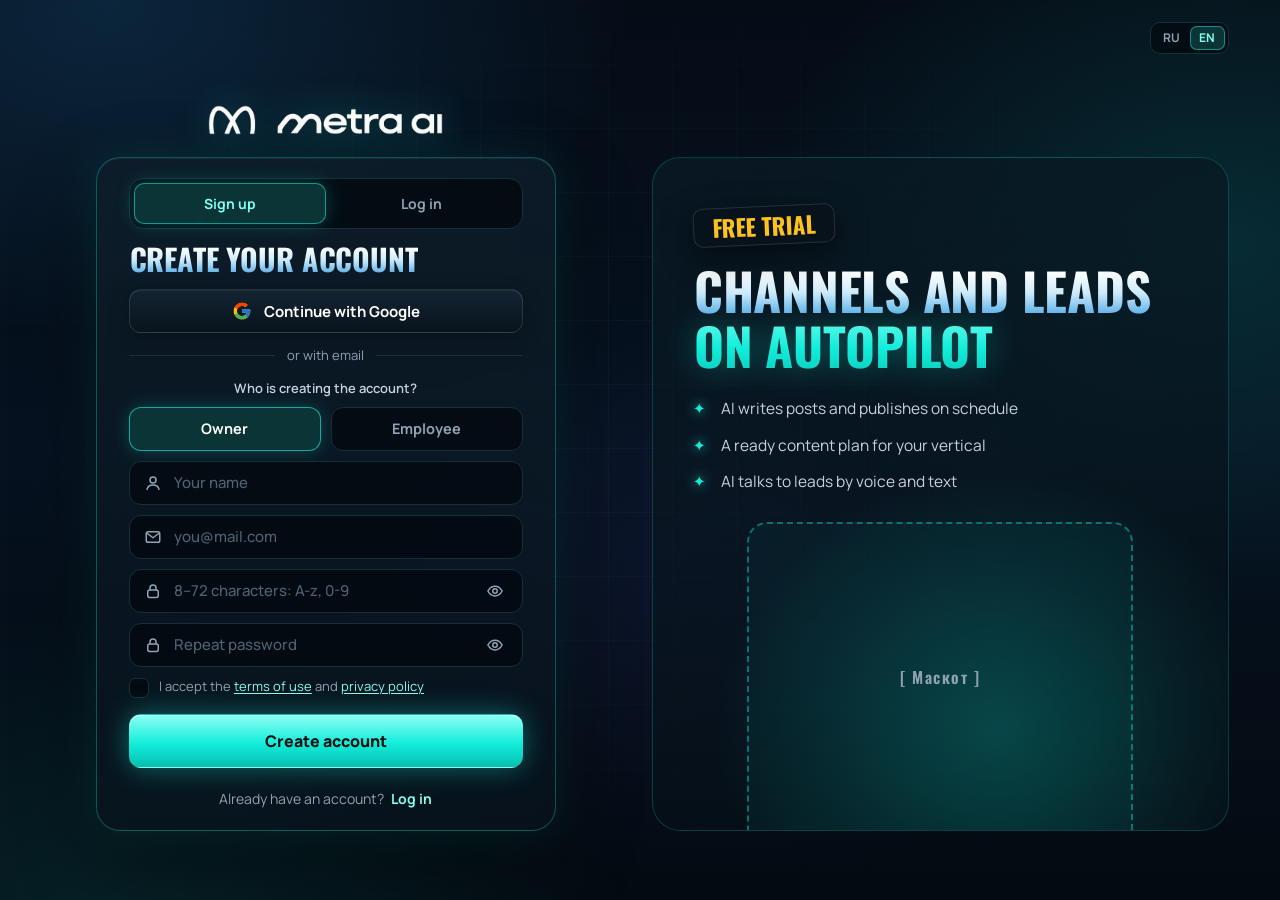
==== register.html @ 7916bc13 "Auth page: logo above the form, equal-height form and brand panels; remove stray test screenshots fr" ====
<!doctype html>
<html lang="ru">
<head>
  <meta charset="utf-8">
  <meta name="viewport" content="width=device-width, initial-scale=1">
  <title>Регистрация — METRA AI</title>
  <meta name="description" content="Создай аккаунт METRA AI: триал бесплатно, без карты, запуск за 10 минут.">
  <link rel="preconnect" href="https://fonts.googleapis.com">
  <link rel="preconnect" href="https://fonts.gstatic.com" crossorigin>
  <link href="https://fonts.googleapis.com/css2?family=Manrope:wght@400;500;600;700;800&family=Oswald:wght@500;600;700&display=swap" rel="stylesheet">
  <link rel="stylesheet" href="styles.css">
</head>
<body class="auth-page">
<svg width="0" height="0" style="position:absolute" aria-hidden="true">
  <symbol id="i-send" viewBox="0 0 24 24"><path d="M21 3 3 10.5l7 3 3 7.5zM10 13.5 21 3"/></symbol>
  <symbol id="i-mail" viewBox="0 0 24 24"><rect x="3" y="5" width="18" height="14" rx="2.5"/><path d="m4 7 8 6 8-6"/></symbol>
  <symbol id="i-lock" viewBox="0 0 24 24"><rect x="5" y="10.5" width="14" height="10" rx="2.5"/><path d="M8 10.5V8a4 4 0 0 1 8 0v2.5"/></symbol>
  <symbol id="i-eye" viewBox="0 0 24 24"><path d="M2.5 12S6 5.5 12 5.5 21.5 12 21.5 12 18 18.5 12 18.5 2.5 12 2.5 12Z"/><circle cx="12" cy="12" r="3"/></symbol>
  <symbol id="i-check" viewBox="0 0 24 24"><path d="m5 12.5 4.5 4.5L19 7.5"/></symbol>
  <symbol id="i-user" viewBox="0 0 24 24"><circle cx="12" cy="8" r="4"/><path d="M4 20.5c.8-4 4-6 8-6s7.2 2 8 6"/></symbol>
  <symbol id="i-back" viewBox="0 0 24 24"><path d="M19 12H5M11 6l-6 6 6 6"/></symbol>
</svg>

<header class="auth-top">
  <div class="auth-top__right">
    <div class="lang-switch" role="group" aria-label="Language"><button type="button" data-lang="ru">RU</button><button type="button" data-lang="en">EN</button></div>
  </div>
</header>

<main class="auth">
  <!-- form side -->
  <section class="auth__form-side">
    <img class="auth-logo" src="img/logo.png" alt="metra ai" height="30">
    <div class="auth-card">
      <div class="auth-tabs" role="tablist">
        <span class="auth-tabs__pill" aria-hidden="true"></span>
        <button type="button" role="tab" data-tab="signup" data-t="tabSignup">Регистрация</button>
        <button type="button" role="tab" data-tab="login" data-t="tabLogin">Вход</button>
      </div>

      <h1 class="auth-title"><span class="chrome" data-t="titleSignup">Создай аккаунт</span></h1>

      <a href="#" class="google-login" id="googleLogin">
        <svg class="google-login__g" viewBox="0 0 48 48" aria-hidden="true">
          <path fill="#FFC107" d="M43.6 20.5H42V20H24v8h11.3C33.7 32.7 29.2 36 24 36c-6.6 0-12-5.4-12-12s5.4-12 12-12c3.1 0 5.8 1.2 7.9 3.1l5.7-5.7C34 6.1 29.3 4 24 4 12.9 4 4 12.9 4 24s8.9 20 20 20 20-8.9 20-20c0-1.3-.1-2.4-.4-3.5z"/>
          <path fill="#FF3D00" d="m6.3 14.7 6.6 4.8C14.7 15.1 19 12 24 12c3.1 0 5.8 1.2 7.9 3.1l5.7-5.7C34 6.1 29.3 4 24 4 16.3 4 9.7 8.3 6.3 14.7z"/>
          <path fill="#4CAF50" d="M24 44c5.2 0 9.9-2 13.4-5.2l-6.2-5.2C29.2 35.1 26.7 36 24 36c-5.2 0-9.6-3.3-11.3-7.9l-6.5 5C9.5 39.6 16.2 44 24 44z"/>
          <path fill="#1976D2" d="M43.6 20.5H42V20H24v8h11.3c-.8 2.2-2.2 4.2-4.1 5.6l6.2 5.2C37 39.2 44 34 44 24c0-1.3-.1-2.4-.4-3.5z"/>
        </svg>
        <span data-t="google">Продолжить с Google</span>
      </a>

      <div class="auth-or"><span data-t="or">или по почте</span></div>

      <form class="auth-form" id="authForm" novalidate>
        <div class="role-x" data-only="signup" role="radiogroup" aria-labelledby="roleLabel">
          <span class="role-x__label" id="roleLabel" data-t="roleQ">Кто создаёт аккаунт?</span>
          <div class="role-x__opts">
            <label><input type="radio" name="role" value="owner" checked><span data-t="roleOwner">Владелец</span></label>
            <label><input type="radio" name="role" value="employee"><span data-t="roleEmployee">Сотрудник</span></label>
          </div>
        </div>

        <label class="field-x" data-only="signup">
          <span class="field-x__label" data-t="nick">Никнейм</span>
          <span class="field-x__box">
            <svg class="ic"><use href="#i-user"/></svg>
            <input type="text" name="nickname" autocomplete="nickname" maxlength="40" data-ph="nickPh" placeholder="Ваше имя">
          </span>
          <span class="field-x__err" data-t="errNick">Введи никнейм</span>
        </label>

        <label class="field-x">
          <span class="field-x__label" data-t="email">Email</span>
          <span class="field-x__box">
            <svg class="ic"><use href="#i-mail"/></svg>
            <input type="email" name="email" autocomplete="email" placeholder="you@mail.com" required>
          </span>
          <span class="field-x__err" data-t="errEmail">Введи корректный email</span>
        </label>

        <label class="field-x">
          <span class="field-x__label" data-t="password">Пароль</span>
          <span class="field-x__box">
            <svg class="ic"><use href="#i-lock"/></svg>
            <input type="password" name="password" autocomplete="new-password" maxlength="72" data-ph="passPh" placeholder="8–72 символа: A-z, 0-9" required>
            <button type="button" class="field-x__eye" aria-label="Показать пароль"><svg class="ic"><use href="#i-eye"/></svg></button>
          </span>
          <span class="field-x__err" data-t="errPass">8–72 символа: только латиница и цифры</span>
        </label>

        <label class="field-x" data-only="signup">
          <span class="field-x__label" data-t="password2">Повторите пароль</span>
          <span class="field-x__box">
            <svg class="ic"><use href="#i-lock"/></svg>
            <input type="password" name="password2" autocomplete="new-password" maxlength="72" data-ph="pass2Ph" placeholder="Повторите пароль">
            <button type="button" class="field-x__eye" aria-label="Показать пароль"><svg class="ic"><use href="#i-eye"/></svg></button>
          </span>
          <span class="field-x__err" data-t="errPass2">Пароли не совпадают</span>
        </label>

        <label class="check-x" data-only="signup">
          <input type="checkbox" name="terms" required>
          <span class="check-x__box"><svg class="ic"><use href="#i-check"/></svg></span>
          <span class="check-x__text" data-t="terms">Принимаю <a href="#">условия использования</a> и <a href="#">политику конфиденциальности</a></span>
        </label>

        <div class="auth-row" data-only="login">
          <label class="check-x check-x--sm">
            <input type="checkbox" name="remember" value="1" checked>
            <span class="check-x__box"><svg class="ic"><use href="#i-check"/></svg></span>
            <span class="check-x__text" data-t="remember">Запомнить меня</span>
          </label>
          <a href="#" class="auth-forgot" data-t="forgot">Забыли пароль?</a>
        </div>

        <button type="submit" class="btn btn--primary btn--lg btn--block auth-submit" data-t="submitSignup">Создать аккаунт</button>
      </form>

      <p class="auth-switch">
        <span data-t="switchToLoginQ">Уже есть аккаунт?</span>
        <button type="button" class="auth-switch__btn" data-t="switchToLogin">Войти</button>
      </p>
    </div>
  </section>

  <!-- brand side -->
  <section class="auth__art-side" aria-hidden="true">
    <div class="auth-art">
      <span class="plaque plaque--y auth-art__plaque" data-t="plaque">Триал бесплатно</span>
      <h2 class="auth-art__title"><span class="chrome" data-t="artTitle">Канал и лиды<br><span class="accent">на автопилоте</span></span></h2>
      <ul class="auth-art__list">
        <li data-t="p1">AI пишет посты и публикует по расписанию</li>
        <li data-t="p2">Готовый контент-план под вертикаль</li>
        <li data-t="p3">AI ведёт диалоги с лидами голосом и текстом</li>
      </ul>
      <div class="mascot auth-art__mascot">[ Маскот ]</div>
    </div>
  </section>
</main>

<script src="register.js"></script>
</body>
</html>
---- styles.css ----
/* ===== Tokens ===== */
:root {
  --bg: #04090F;
  --surface: #08131C;
  --surface-2: #0D1D29;
  --border: #15303B;
  --accent: #12EDDB;
  --accent-2: #A35CFF;
  --pink: #FF4FD8;
  --blue: #2AA8FF;
  --yellow: #FFC21A;
  --teal-fill: #0B3436;
  --text: #FFFFFF;
  --muted: #8EA3B4;
  --glow-c: 0 0 40px rgba(18, 237, 219, .18);
  --glow-p: 0 0 40px rgba(163, 92, 255, .2);
  --r: 20px;
  --font-h: "Oswald", "Arial Narrow", sans-serif;
  --font-b: "Manrope", system-ui, sans-serif;
  --chrome: linear-gradient(180deg, #FFFFFF 30%, #CDEBFA 55%, #59AEE8 82%, #2A86D0 100%);
  --neon: linear-gradient(180deg, #8DFFF4 0%, #12EDDB 55%, #08BFB0 100%);
}

*, *::before, *::after { box-sizing: border-box; }
html { scroll-behavior: smooth; scroll-padding-top: 80px; }
body {
  margin: 0;
  background: var(--bg);
  color: var(--text);
  font: 400 16px/1.6 var(--font-b);
  -webkit-font-smoothing: antialiased;
  overflow-x: hidden;
}
/* page-wide background: dark base + soft colour blobs that slowly drift (fixed, never breaks between sections) */
body::before {
  content: ""; position: fixed; inset: 0; z-index: -2; pointer-events: none;
  background: linear-gradient(180deg, #050C16 0%, #061220 50%, #040A11 100%);
}
body::after {
  content: ""; position: fixed; inset: -15%; z-index: -1; pointer-events: none;
  background:
    radial-gradient(ellipse 45% 40% at 18% 12%, rgba(42,168,255,.16), transparent 70%),
    radial-gradient(ellipse 40% 45% at 85% 32%, rgba(18,237,219,.13), transparent 70%),
    radial-gradient(ellipse 35% 35% at 55% 62%, rgba(110,90,255,.07), transparent 70%),
    radial-gradient(ellipse 45% 40% at 18% 92%, rgba(18,237,219,.11), transparent 70%);
  animation: bgDrift 28s ease-in-out infinite alternate;
}
@keyframes bgDrift {
  0%   { transform: translate3d(0, 0, 0) scale(1); }
  50%  { transform: translate3d(3%, -2%, 0) scale(1.05); }
  100% { transform: translate3d(-3%, 2%, 0) scale(1.02); }
}
@media (prefers-reduced-motion: reduce) { body::after { animation: none; } }
/* faint page-wide grid, strongest in the middle of the screen and fading out to the edges */
html::after {
  content: ""; position: fixed; inset: 0; z-index: -1; pointer-events: none;
  background-image:
    linear-gradient(rgba(140,190,215,.045) 1px, transparent 1px),
    linear-gradient(90deg, rgba(140,190,215,.045) 1px, transparent 1px);
  background-size: 64px 64px; background-position: center top;
  -webkit-mask-image: radial-gradient(ellipse 75% 70% at 50% 45%, #000 20%, transparent 80%);
          mask-image: radial-gradient(ellipse 75% 70% at 50% 45%, #000 20%, transparent 80%);
}
@media (max-width: 600px) { html::after { background-size: 44px 44px; } }
img { max-width: 100%; display: block; }
a { color: inherit; text-decoration: none; }
button { font: inherit; color: inherit; cursor: pointer; }
h1, h2, h3, h4, h5 { margin: 0; line-height: 1.15; }
h1, h2 { font-family: var(--font-h); font-weight: 700; text-transform: uppercase; letter-spacing: -.005em; line-height: 1.08; color: #fff; }
/* gradient is painted per line fragment (box-decoration-break: clone), padding keeps Й/Ё inside the painted area */
.chrome, .accent {
  padding: .12em .02em .06em;
  -webkit-box-decoration-break: clone; box-decoration-break: clone;
  -webkit-background-clip: text; background-clip: text; -webkit-text-fill-color: transparent; color: transparent;
}
.chrome { background-image: var(--chrome); }
h2 { text-wrap: balance; }
h1 { font-size: clamp(44px, 5.4vw, 76px); }
h2 { font-size: clamp(36px, 4.6vw, 62px); }
h3, h4, h5 { font-family: var(--font-b); font-weight: 800; letter-spacing: -.01em; }
h3 { font-size: clamp(22px, 2.2vw, 28px); }
h4 { font-size: 19px; }
p { margin: 0; }

.container { width: 100%; max-width: 1440px; margin: 0 auto; padding: 0 clamp(24px, 4vw, 64px); }
.accent { background-image: var(--neon); padding-inline: 0; text-shadow: none; }
h1 .accent, h2 .accent { filter: drop-shadow(0 0 16px rgba(18,237,219,.35)); }
/* single highlighted word inside a heading: yellow + glowing underline */
.mark-word {
  position: relative; display: inline-block;
  background: none; -webkit-text-fill-color: var(--yellow); color: var(--yellow);
  text-shadow: 0 0 24px rgba(255,194,26,.35);
}
.plaque {
  display: inline-block; margin-top: 18px; padding: 8px 18px 6px; border-radius: 10px;
  font: 700 clamp(20px, 2.2vw, 28px)/1 var(--font-h); text-transform: uppercase;
  background: rgba(8,19,28,.92); border: 1px solid rgba(255,255,255,.12);
  box-shadow: 0 10px 30px rgba(0,0,0,.5);
  transform: rotate(-2.5deg);
}
.plaque--y { color: var(--yellow); }
.plaque--c { color: var(--accent); border-color: rgba(18,237,219,.35); transform: none; font-size: clamp(18px, 1.8vw, 22px); margin: 0 0 30px; }

/* ===== Buttons ===== */
.btn {
  display: inline-flex; align-items: center; justify-content: center; gap: 8px;
  height: 46px; padding: 0 22px; border-radius: 12px;
  font: 700 15px/1 var(--font-b); white-space: nowrap;
  border: 1px solid transparent;
  transition: transform .2s, box-shadow .2s, background .2s, border-color .2s;
}
.btn--sm { height: 40px; padding: 0 18px; font-size: 14px; }
.btn--lg { height: 54px; padding: 0 28px; font-size: 16px; }
.btn--block { width: 100%; }
.btn--primary { background: var(--neon); color: #03100F; font-weight: 800; box-shadow: 0 0 28px rgba(18,237,219,.4), inset 0 1px 0 rgba(255,255,255,.5); }
.btn--primary:hover { transform: translateY(-1px); box-shadow: 0 0 36px rgba(18,237,219,.5); }
.btn--ghost { border-color: rgba(18,237,219,.3); background: rgba(8,19,28,.6); }
.btn--ghost:hover { border-color: var(--accent); }
.play { color: var(--accent); }
.ic { width: 1.05em; height: 1.05em; flex: none; display: inline-block; vertical-align: -.17em; margin-right: .4em;
  fill: none; stroke: currentColor; stroke-width: 2; stroke-linecap: round; stroke-linejoin: round; }
.ic--fill { fill: currentColor; stroke: none; }
.btn .ic { margin-right: 0; }
.nowrap { white-space: nowrap; }
.lang { display: inline-block; padding: 1px 6px; margin-right: 6px; border-radius: 4px; font-size: 11px; font-weight: 700; background: var(--surface-2); border: 1px solid var(--border); }

/* ===== Navbar ===== */
.nav {
  position: sticky; top: 0; z-index: 50;
  background: rgba(7, 13, 26, .7);
  backdrop-filter: blur(14px); -webkit-backdrop-filter: blur(14px);
  border-bottom: 1px solid rgba(26, 42, 63, .6);
}
.nav__inner { display: flex; align-items: center; justify-content: space-between; height: 72px; gap: 24px; }
.logo { display: flex; align-items: center; gap: 10px; }
.logo__mark { width: 30px; height: 22px; fill: none; stroke: #fff; stroke-width: 3.2; stroke-linecap: round; }
.logo__img { height: 26px; width: auto; display: block; }
.logo__text { font: 700 21px/1 "Comfortaa", var(--font-b); letter-spacing: -.01em; }
.nav__links { display: flex; gap: 32px; }
.nav__links > a { color: var(--muted); font-size: 15px; font-weight: 500; transition: color .2s; }
.nav__links > a:hover { color: var(--text); }
.nav__cta { display: flex; gap: 10px; }
.nav__mobile-cta { display: none; }
.nav__burger { display: none; background: none; border: 0; width: 40px; height: 40px; position: relative; }
.nav__burger span { position: absolute; left: 9px; right: 9px; height: 2px; background: var(--text); border-radius: 2px; transition: transform .25s; }
.nav__burger span:first-child { top: 15px; }
.nav__burger span:last-child { top: 23px; }
.nav__burger[aria-expanded="true"] span:first-child { transform: translateY(4px) rotate(45deg); }
.nav__burger[aria-expanded="true"] span:last-child { transform: translateY(-4px) rotate(-45deg); }

/* ===== Common ===== */
.tag {
  display: inline-flex; align-items: center; gap: 6px;
  padding: 7px 14px; border-radius: 99px; font-size: 13px; font-weight: 500;
  color: var(--accent); background: rgba(18,237,219,.08); border: 1px solid rgba(18,237,219,.25);
}
.eyebrow { display: inline-block; margin-bottom: 14px; font: 600 15px var(--font-h); letter-spacing: .14em; text-transform: uppercase; color: var(--accent); }
.eyebrow--p { color: #A28BFF; }
.lead { font-size: 18px; color: var(--muted); max-width: 540px; }
.section { padding: 110px 0; position: relative; }
.section__head { text-align: center; margin-bottom: 56px; }
.glass {
  background: linear-gradient(180deg, rgba(14,30,42,.8), rgba(8,19,28,.6));
  border: 1px solid rgba(18,237,219,.35); border-radius: var(--r);
  backdrop-filter: blur(16px); -webkit-backdrop-filter: blur(16px);
  box-shadow: 0 0 30px rgba(18,237,219,.12), inset 0 1px 0 rgba(255,255,255,.06), 0 30px 80px rgba(0,0,0,.45);
  overflow: hidden;
}
.mock-bar { display: flex; align-items: center; gap: 6px; padding: 12px 16px; border-bottom: 1px solid var(--border); }
.mock-bar i { width: 10px; height: 10px; border-radius: 50%; background: #23344F; }
.mock-bar span { margin-left: 10px; font-size: 12px; color: var(--muted); }
.chip { display: inline-block; padding: 5px 12px; border-radius: 99px; font-size: 12px; font-weight: 600; margin-bottom: 18px; }
.chip--c { color: var(--accent); background: rgba(18,237,219,.1); }
.chip--p { color: #A28BFF; background: rgba(163,92,255,.14); }
.dot { width: 8px; height: 8px; border-radius: 50%; display: inline-block; flex: none; }
.dot--c { background: var(--accent); box-shadow: 0 0 8px var(--accent); }
.dot--p { background: var(--accent-2); box-shadow: 0 0 8px var(--accent-2); }
.avatar {
  width: 36px; height: 36px; border-radius: 50%; display: grid; place-items: center; flex: none;
  font: 600 14px var(--font-h); color: #031512; background: var(--accent);
}
.avatar--p { background: var(--accent-2); color: #fff; }
.avatar--logo { background: #02060B; border: 1px solid rgba(18,237,219,.5); box-shadow: 0 0 12px rgba(18,237,219,.25); }
.avatar--img { object-fit: cover; box-shadow: 0 0 12px rgba(18,237,219,.35); }
.avatar--logo .logo__mark { width: 20px; height: 15px; stroke: var(--accent); }

/* reveal on scroll */
.reveal { opacity: 0; transform: translateY(24px); transition: opacity .7s ease, transform .7s ease; }
.reveal.is-in { opacity: 1; transform: none; }
@media (prefers-reduced-motion: reduce) {
  .reveal { opacity: 1; transform: none; transition: none; }
  .marquee__track { animation: none !important; }
}

/* screenshots */
.shot { display: block; width: 100%; height: auto; }
.shot-frame { overflow: hidden; padding: 0; }
.shot-frame .shot { border-radius: 11px; }
/* feature cards: both screenshots get a frame of the same height, image centered inside */
.duo .shot-frame { flex: none; aspect-ratio: 1.97; position: relative; background: #0B141B; }
/* both card screenshots fill identical frames edge to edge */
.duo .shot-frame .shot { position: absolute; inset: 0; width: 100%; height: 100%; object-fit: cover; object-position: center top; border-radius: 11px; }
.iface .pane { min-height: 0; }

/* ===== Hero ===== */
.hero { position: relative; padding: 0 0 100px; overflow: hidden; }
.hero__glow {
  position: absolute; left: 50%; bottom: -260px; width: 1800px; height: 720px; transform: translateX(-50%);
  background:
    radial-gradient(ellipse 45% 55% at 50% 60%, rgba(18,237,219,.16), transparent 70%),
    radial-gradient(ellipse 60% 70% at 30% 70%, rgba(42,168,255,.08), transparent 70%),
    radial-gradient(ellipse 50% 60% at 75% 70%, rgba(18,237,219,.07), transparent 70%);
  filter: blur(20px);
  pointer-events: none;
}
.hero__inner { position: relative; display: grid; grid-template-columns: 1fr 1.15fr; gap: 48px; align-items: center; }
.hero__content h1 { margin: 0; }
.hero__content .lead { margin-top: 28px; }
.kicker { display: flex; align-items: center; justify-content: center; gap: 10px; text-align: center; font: 600 16px var(--font-h); letter-spacing: .1em; text-transform: uppercase; color: var(--accent); }
/* notch hanging from the navbar, like the iPhone "чёлка" */
.hero__notch-wrap { position: relative; z-index: 3; display: flex; justify-content: center; margin-bottom: 64px; }
.hero__kicker {
  position: relative; margin: 0; padding: 12px 34px 14px;
  background: #02060B; border: 1px solid rgba(18,237,219,.28); border-top: 0;
  border-radius: 0 0 26px 26px;
  box-shadow: 0 12px 40px rgba(18,237,219,.14), inset 0 -1px 0 rgba(18,237,219,.15);
}
/* concave corners joining the notch to the navbar */
.hero__kicker::before, .hero__kicker::after {
  content: ""; position: absolute; top: 0; width: 20px; height: 20px;
  background: radial-gradient(circle at 0 100%, transparent 19px, #02060B 20px);
}
.hero__kicker::before { left: -20px; background: radial-gradient(circle at 0 100%, transparent 19px, rgba(18,237,219,.28) 19.5px, #02060B 20.5px); }
.hero__kicker::after { right: -20px; background: radial-gradient(circle at 100% 100%, transparent 19px, rgba(18,237,219,.28) 19.5px, #02060B 20.5px); }
.hero__kicker .ic { width: 18px; height: 18px; margin: 0; color: var(--accent); filter: drop-shadow(0 0 8px rgba(18,237,219,.6)); }
.kicker__text {
  background: linear-gradient(90deg, #FFFFFF 0%, #9FF8EF 40%, #12EDDB 70%, #59AEE8 100%);
  -webkit-background-clip: text; background-clip: text; -webkit-text-fill-color: transparent; color: transparent;
}
.hero__plaque { margin-top: 24px; font-size: clamp(17px, 1.75vw, 24px); line-height: 1.2; white-space: nowrap; }
.br-m { display: none; }
.hero__cta { display: flex; flex-wrap: wrap; gap: 12px; margin-top: 34px; }
.hero__note { margin-top: 16px; font-size: 14px; color: var(--muted); }
.stats { display: flex; gap: 14px; margin-top: 40px; }
.stat {
  flex: 1; padding: 16px 18px; border-radius: 14px;
  background: rgba(13,24,41,.6); border: 1px solid var(--border);
}
.stat b { display: block; font: 700 32px/1.1 var(--font-h); color: var(--accent); text-shadow: 0 0 18px rgba(18,237,219,.5); }
.stat span { font-size: 13px; color: var(--muted); }

.hero__visual { position: relative; min-height: 640px; }
.hero__mock { position: absolute; top: -20px; left: -24px; width: 88%; z-index: 2; box-shadow: var(--glow-c), 0 30px 80px rgba(0,0,0,.5); }
.hero__mock-body { display: flex; min-height: 420px; }
.mini-side { width: 52px; padding: 16px 0; display: flex; flex-direction: column; align-items: center; gap: 14px; border-right: 1px solid var(--border); }
.mini-side span { width: 22px; height: 22px; border-radius: 7px; background: #182742; }
.mini-side span.on { background: var(--accent); box-shadow: var(--glow-c); }
.mini-main { flex: 1; padding: 16px; display: flex; flex-direction: column; gap: 12px; }
.mini-row { display: grid; grid-template-columns: 1fr 1fr; gap: 10px; }
.kpi { padding: 12px; border-radius: 12px; background: rgba(7,13,26,.6); border: 1px solid var(--border); }
.kpi small { display: block; font-size: 11px; color: var(--muted); }
.kpi b { font: 700 22px var(--font-h); }
.kpi em { font-style: normal; font-size: 11px; margin-left: 6px; }
.up { color: var(--accent); }
.chart { height: 130px; border-radius: 12px; background: rgba(7,13,26,.6); border: 1px solid var(--border); overflow: hidden; }
.chart svg { width: 100%; height: 100%; }
.mini-feed { display: flex; flex-direction: column; gap: 6px; }
.mini-feed div { display: flex; align-items: center; gap: 10px; font-size: 12px; padding: 8px 10px; border-radius: 10px; background: rgba(7,13,26,.45); }
.mini-feed small { margin-left: auto; color: var(--muted); }
.mascot {
  display: grid; place-items: center; text-align: center;
  font: 600 16px var(--font-h); letter-spacing: .1em; color: var(--muted);
  border: 2px dashed rgba(18,237,219,.4); border-radius: var(--r);
  background: rgba(18,237,219,.04);
}
.hero__mascot { position: absolute; right: -20px; top: 40px; width: 400px; height: 600px; z-index: 1; place-items: end center; padding-bottom: 60px; }

/* hero art: one image (mascot + platform), edges faded into the page background */
.hero__visual--art { min-height: 0; display: block; margin-right: calc(-1 * clamp(24px, 4vw, 64px)); }
.hero__art {
  width: 100%; height: auto; /* transparent cut-out: works in every browser, no blend tricks */
  -webkit-mask-image: linear-gradient(90deg, transparent 0%, #000 12%, #000 92%, transparent 100%), linear-gradient(180deg, transparent 0%, #000 10%, #000 80%, transparent 100%);
  -webkit-mask-composite: source-in;
          mask-image: linear-gradient(90deg, transparent 0%, #000 12%, #000 92%, transparent 100%), linear-gradient(180deg, transparent 0%, #000 10%, #000 80%, transparent 100%);
          mask-composite: intersect;
}
@media (max-width: 1024px) { .hero__visual--art { margin: 0 auto; max-width: 720px; } }

/* ===== Social proof ===== */
.proof { border-block: 1px solid var(--border); background: rgba(13,24,41,.4); }
.proof__inner { display: flex; align-items: center; gap: 40px; padding-block: 28px; }
.proof__label { color: var(--muted); font-size: 14px; white-space: nowrap; }
.proof__logos { display: flex; flex: 1; justify-content: space-between; gap: 32px; flex-wrap: wrap; }
.wordmark { font: 700 24px var(--font-h); text-transform: uppercase; color: #4F6475; letter-spacing: -.01em; transition: color .2s; }
.wordmark:hover { color: var(--text); }
.marquee { overflow: hidden; border-top: 1px solid var(--border); padding: 16px 0; mask-image: linear-gradient(90deg, transparent, #000 10%, #000 90%, transparent); -webkit-mask-image: linear-gradient(90deg, transparent, #000 10%, #000 90%, transparent); }
.marquee__track { display: flex; gap: 28px; width: max-content; animation: marquee 30s linear infinite; }
.marquee__track span { font: 600 20px var(--font-h); text-transform: uppercase; letter-spacing: .02em; white-space: nowrap; }
.marquee__track i { font-style: normal; color: var(--accent); }
@keyframes marquee { to { transform: translateX(-50%); } }

/* ===== Duo features ===== */
.duo { display: grid; grid-template-columns: 1fr 1fr; gap: 24px; }
.card {
  position: relative; padding: 36px; border-radius: var(--r);
  background: var(--surface); border: 1px solid var(--border); overflow: hidden;
  display: flex; flex-direction: column;
}
.card { padding-top: 104px; }
.card h3 { margin-bottom: 14px; font-size: clamp(24px, 2.4vw, 32px); }
/* notch label hanging from the card's top edge */
.card__notch {
  --nb: #02060B; --nc: rgba(18,237,219,.35); --ng: rgba(18,237,219,.2);
  position: absolute; top: 0; left: 50%; transform: translateX(-50%); z-index: 2;
  display: flex; align-items: center; gap: 10px; white-space: nowrap;
  padding: 14px 34px 16px; background: var(--nb);
  border: 1px solid var(--nc); border-top: 0; border-radius: 0 0 26px 26px;
  box-shadow: 0 12px 34px var(--ng);
  font: 600 clamp(18px, 1.7vw, 22px)/1 var(--font-h); text-transform: uppercase; letter-spacing: .08em;
}
.card__notch::before, .card__notch::after { content: ""; position: absolute; top: 0; width: 20px; height: 20px; }
.card__notch::before { left: -20px; background: radial-gradient(circle at 0 100%, transparent 19px, var(--nc) 19.5px, var(--nb) 20.5px); }
.card__notch::after { right: -20px; background: radial-gradient(circle at 100% 100%, transparent 19px, var(--nc) 19.5px, var(--nb) 20.5px); }
.card__notch .ic { width: 22px; height: 22px; margin: 0; }
.card__notch span { -webkit-background-clip: text; background-clip: text; -webkit-text-fill-color: transparent; color: transparent; }
.card--cyan .card__notch .ic { color: var(--accent); filter: drop-shadow(0 0 8px rgba(18,237,219,.6)); }
.card--cyan .card__notch span { background-image: linear-gradient(90deg, #FFFFFF, #7FFFF2 50%, #12EDDB); }
.card--purple .card__notch { --nc: rgba(163,92,255,.45); --ng: rgba(163,92,255,.22); }
.card--purple .card__notch .ic { color: #C08BFF; filter: drop-shadow(0 0 8px rgba(163,92,255,.7)); }
.card--purple .card__notch span { background-image: linear-gradient(90deg, #FFFFFF, #D3B4FF 50%, #FF8BE6); }
.hl { font-weight: 800; color: var(--text); }
.hl--p { color: #D3B4FF; }
.u { color: var(--text); text-decoration: underline; text-decoration-color: var(--accent); text-decoration-thickness: 2px; text-underline-offset: 4px; }
.card > p { color: var(--muted); margin-bottom: 28px; }
.card::before { content: ""; position: absolute; inset: 0 0 auto; height: 2px; }
.card--cyan { box-shadow: var(--glow-c); }
.card--link { cursor: pointer; transition: transform .25s, box-shadow .25s, border-color .25s; }
.card--link:hover, .card--link:focus-visible { transform: translateY(-4px); border-color: rgba(18,237,219,.45); box-shadow: 0 0 60px rgba(18,237,219,.22); outline: none; }
.card--purple.card--link:hover, .card--purple.card--link:focus-visible { border-color: rgba(163,92,255,.5); box-shadow: 0 0 60px rgba(163,92,255,.25); }
.card--cyan::before { background: linear-gradient(90deg, transparent, var(--accent), transparent); }
.card--purple { box-shadow: var(--glow-p); }
.card--purple::before { background: linear-gradient(90deg, transparent, var(--accent-2), var(--pink), transparent); }
.mock { border-radius: 12px; background: rgba(7,13,26,.7); border: 1px solid var(--border); margin-top: auto; }

/* browser-like tabs */
.btabs { display: flex; gap: 4px; padding: 8px 8px 0; border-bottom: 1px solid var(--border); overflow-x: auto; scrollbar-width: none; }
.btab { padding: 8px 14px; font-size: 12px; color: var(--muted); border-radius: 8px 8px 0 0; white-space: nowrap; }
.btab.on { background: var(--teal-fill); color: #fff; box-shadow: inset 0 0 0 1px rgba(18,237,219,.6), 0 0 16px rgba(18,237,219,.35); }
.btab--add { color: var(--accent); }
.plan__grid { display: grid; grid-template-columns: repeat(5, 1fr); gap: 8px; padding: 14px; }
.plan__day { display: flex; flex-direction: column; gap: 6px; }
.plan__day b { font-size: 12px; color: var(--muted); font-weight: 500; }

/* post type pills */
.pt { font-style: normal; font-size: 11px; font-weight: 600; padding: 5px 8px; border-radius: 6px; white-space: nowrap; overflow: hidden; text-overflow: ellipsis; }
.pt--story  { background: rgba(18,237,219,.12); color: #7FFFF2; }
.pt--use    { background: rgba(80,170,255,.14); color: #8CC7FF; }
.pt--offer  { background: rgba(255,190,70,.13); color: #FFCF7A; }
.pt--push   { background: rgba(255,100,120,.13); color: #FF9AA8; }
.pt--engage { background: rgba(163,92,255,.18); color: #B7A4FF; }
.pt--signal { background: rgba(60,220,120,.13); color: #7EEBA9; }
.pt--proof  { background: rgba(220,220,255,.08); color: #C9D3E0; }

/* funnel nodes */
.flow { position: relative; }
.flow--sm { aspect-ratio: 16 / 8; }
.flow--lg { aspect-ratio: 5 / 4; margin: 0; border: 0; border-radius: 0; background-image: radial-gradient(rgba(136,153,170,.15) 1px, transparent 1px); background-size: 18px 18px; }
.flow--xl { flex: 1; min-height: 340px; margin: 0; background-image: radial-gradient(rgba(136,153,170,.15) 1px, transparent 1px); background-size: 18px 18px; }
.flow__lines { position: absolute; inset: 0; width: 100%; height: 100%; }
.flow__lines path { fill: none; stroke: rgba(42,168,255,.7); stroke-width: 2; stroke-dasharray: 5 4; vector-effect: non-scaling-stroke; animation: dash 1.2s linear infinite; }
@keyframes dash { to { stroke-dashoffset: -18; } }
.node {
  position: absolute; transform: translate(-50%, -50%);
  padding: 8px 14px; border-radius: 10px; font-size: 12px; font-weight: 600; white-space: nowrap;
  background: var(--surface-2); border: 1px solid var(--border);
}
.node--start { border-color: rgba(18,237,219,.5); color: var(--accent); box-shadow: var(--glow-c); }
.node--ai    { border-color: rgba(190,110,255,.8); background: #1B1238; box-shadow: 0 0 22px rgba(163,92,255,.45); }
.node--cond  { border-color: rgba(255,190,70,.4); color: #FFCF7A; }
.node--voice { border-color: rgba(255,79,216,.55); color: #FFB3EF; }
.node--msg   { border-color: #2A3E5C; }
.node--tag   { border-color: rgba(60,220,120,.6); color: #7EEBA9; background: #0B2219; }

/* ===== Launch ===== */
.launch {
  position: relative; overflow: hidden; padding: 56px; border-radius: 24px;
  background: linear-gradient(135deg, #071820, #050E16 60%, #061A22);
  border: 1px solid rgba(18,237,219,.25);
  box-shadow: 0 0 80px rgba(18,237,219,.12);
}
.launch__glow { position: absolute; inset: auto -10% -60% -10%; height: 120%; background: radial-gradient(ellipse at 30% 100%, rgba(18,237,219,.22), transparent 60%); pointer-events: none; }
.launch__head { position: relative; display: flex; justify-content: space-between; align-items: center; gap: 24px; margin-bottom: 40px; }
.launch__head h2 { max-width: 900px; }
.launch__head > div:first-child { flex: 1; min-width: 0; }
.launch__mascot {
  flex: none; width: clamp(240px, 24vw, 340px); height: auto; margin: -56px -24px -40px 0; align-self: flex-end;
  -webkit-mask-image: radial-gradient(ellipse 62% 60% at 50% 46%, #000 62%, transparent 100%);
          mask-image: radial-gradient(ellipse 62% 60% at 50% 46%, #000 62%, transparent 100%);
}
.launch__steps { position: relative; display: grid; grid-template-columns: repeat(3, 1fr); gap: 20px; }
.lstep { padding: 28px; border-radius: var(--r); background: rgba(7,13,26,.6); border: 1px solid var(--border); display: flex; flex-direction: column; align-items: center; text-align: center; }
.lstep .verticals { justify-content: center; }
.lstep__n { display: block; font: 700 34px/1 var(--font-h); color: var(--accent); margin-bottom: 16px; }
.lstep h4 { margin-bottom: 8px; }
.lstep p { color: var(--muted); font-size: 15px; }
.verticals { display: flex; flex-wrap: wrap; gap: 6px; margin-top: 16px; }
.verticals span { padding: 5px 11px; border-radius: 99px; font-size: 12px; border: 1px solid var(--border); color: var(--muted); }
.verticals span.on { border-color: rgba(18,237,219,.7); color: #7FFFF2; background: var(--teal-fill); box-shadow: 0 0 14px rgba(18,237,219,.3); }
.launch__btn:hover { transform: translateY(-1px); box-shadow: 0 0 30px rgba(18,237,219,.55); }
.launch__btn { display: inline-block; transition: transform .2s, box-shadow .2s; margin-top: 16px; padding: 8px 14px; border-radius: 10px; font-size: 13px; font-weight: 600; background: var(--accent); color: #031512; box-shadow: 0 0 20px rgba(18,237,219,.35); }
.launch__note {
  position: relative; margin: 28px auto 0; text-align: center;
  font-size: 13.5px; font-style: italic; color: var(--muted); opacity: .85;
}

/* ===== Split sections ===== */
.split { display: grid; grid-template-columns: 1fr 1.05fr; gap: 64px; align-items: center; }
.split--rev { grid-template-columns: 1.05fr 1fr; }
.split > *, .hero__inner > *, .duo > *, .plans > *, .launch__steps > * { min-width: 0; }
.split__text h2 { margin-bottom: 32px; }
.perks { list-style: none; padding: 0; margin: 0; display: flex; flex-direction: column; gap: 18px; }
.perks li { position: relative; padding-left: 32px; color: var(--muted); }
.perks li b { color: var(--text); font-weight: 600; }
.perks li::before { content: "✦"; position: absolute; left: 0; top: 0; color: var(--accent); text-shadow: 0 0 12px var(--accent); }
.perks--p li::before { color: #A28BFF; text-shadow: 0 0 12px var(--accent-2); }
#ai-processing .glass { box-shadow: var(--glow-p), 0 30px 80px rgba(0,0,0,.35); }
#posting .glass { box-shadow: var(--glow-c), 0 30px 80px rgba(0,0,0,.35); }

/* post-type tabs: the active one is a notch that slides between tabs */
.ptabs { position: relative; display: flex; gap: 2px; padding: 0 16px; border-bottom: 1px solid var(--border); overflow-x: auto; scrollbar-width: none; }
.ptabs::-webkit-scrollbar { display: none; }
.ptabs button { position: relative; z-index: 1; padding: 15px 12px 18px; font-size: 14px; font-weight: 600; border: 0; background: none; color: var(--muted); white-space: nowrap; transition: color .3s; }
.ptabs button:hover { color: var(--text); }
.ptabs button.on { color: #7FFFF2; }
.ptabs__notch {
  --nb: #02060B; --nc: rgba(18,237,219,.45);
  position: absolute; top: 0; left: 0; width: 0; height: calc(100% - 5px);
  background: var(--nb); border: 1px solid var(--nc); border-top: 0; border-radius: 0 0 16px 16px;
  box-shadow: 0 6px 18px rgba(18,237,219,.18);
  transition: left .45s cubic-bezier(.6,0,.2,1), width .45s cubic-bezier(.6,0,.2,1);
}
.ptabs__notch::before, .ptabs__notch::after { content: ""; position: absolute; top: 0; width: 14px; height: 14px; }
.ptabs__notch::before { left: -14px; background: radial-gradient(circle at 0 100%, transparent 13px, var(--nc) 13.5px, var(--nb) 14.5px); }
.ptabs__notch::after { right: -14px; background: radial-gradient(circle at 100% 100%, transparent 13px, var(--nc) 13.5px, var(--nb) 14.5px); }
.post { padding: 20px; }
.post__head { display: flex; align-items: center; gap: 12px; margin-bottom: 14px; }
.post__head small { display: block; color: var(--muted); font-size: 12px; }
.post__photo {
  --ph: radial-gradient(circle at 30% 70%, rgba(18,237,219,.35), transparent 40%),
    radial-gradient(circle at 75% 30%, rgba(163,92,255,.45), transparent 45%),
    linear-gradient(135deg, #12223A, #0A1222);
  position: relative; aspect-ratio: 16/7; border-radius: 12px; margin-bottom: 16px;
  background: var(--ph); background-size: cover; background-position: center;
}
.post__photo-tag { position: absolute; left: 10px; top: 10px; font-size: 11px; font-weight: 600; padding: 4px 9px; border-radius: 6px; background: rgba(7,13,26,.7); color: var(--accent); }
.post__text { font-size: 14.5px; line-height: 1.55; }
.post__text.swap { animation: postIn .22s ease; }
@keyframes postIn { from { opacity: .35; } }
/* desktop: post card takes exactly the height of the text column, content scrolls inside */
@media (min-width: 1025px) {
  #posting .split { align-items: stretch; }
  #posting .split__text { align-self: center; padding: 24px 0; }
  #posting .split__text h2 { margin-bottom: 44px; }
  #posting .perks { gap: 30px; }
  #posting .perks li { font-size: 17px; line-height: 1.6; }
  #posting .ptabs { justify-content: space-between; overflow: visible; padding: 0 18px; }
  #posting .ptabs button { padding-inline: 9px; font-size: 13.5px; }
  #posting .split__visual { position: relative; min-height: 720px; } /* fits the longest post in either language */
  #posting .post-mock { position: absolute; inset: 0; display: flex; flex-direction: column; }
  #posting .post { flex: 1; min-height: 0; display: flex; flex-direction: column; }
  /* fixed compact photo; the text area takes the rest — sized so the longest post fits without scrolling */
  #posting .post__photo { flex: none; height: 145px; aspect-ratio: auto; }
  #posting .post__text { flex: 1 1 0; min-height: 0; overflow: hidden; }
}
@media (min-width: 1025px) and (max-width: 1320px) {
  #posting .ptabs { padding: 0 12px; }
  #posting .ptabs button { font-size: 12px; padding-inline: 5px; }
}
.post__text p { margin: 0 0 .75em; }
.post__text p:last-child { margin-bottom: 0; }
.post__text b { font-weight: 700; color: #fff; }
.post__text .hook { text-decoration: underline; text-underline-offset: 3px; }
.post__text blockquote {
  margin: 0 0 .75em; padding: 8px 14px; border-left: 3px solid var(--accent); border-radius: 0 8px 8px 0;
  background: rgba(18,237,219,.07); color: #DDF7F4;
}
.post__foot { display: flex; justify-content: center; align-items: center; gap: 12px; margin-top: 16px; padding-top: 14px; border-top: 1px solid var(--border); flex-wrap: wrap; }
.fmt { display: flex; gap: 4px; }
.fmt { padding: 3px; border-radius: 10px; background: rgba(2,6,11,.7); border: 1px solid var(--border); }
.fmt button { font-size: 12px; font-weight: 600; padding: 6px 11px; border-radius: 7px; border: 0; background: none; color: var(--muted); transition: color .2s, background .2s; }
.fmt button:hover { color: var(--text); }
.fmt button.on { color: #7FFFF2; background: var(--teal-fill); box-shadow: inset 0 0 0 1px rgba(18,237,219,.5); }
.post__status { font-size: 12px; color: var(--accent); }

/* ===== How it works ===== */
.how { position: relative; display: grid; grid-template-columns: repeat(3, 1fr); gap: 32px; text-align: center; }
.how__line { position: absolute; top: 36px; left: 16.6%; right: 16.6%; height: 2px; background: linear-gradient(90deg, var(--accent), var(--accent-2)); opacity: .5; }
.how__step { position: relative; }
.how__ic {
  width: 72px; height: 72px; margin: 0 auto 24px; border-radius: 20px; display: grid; place-items: center;
  background: var(--surface); border: 1px solid rgba(18,237,219,.35); box-shadow: var(--glow-c);
}
.how__ic svg { width: 30px; height: 30px; fill: none; stroke: var(--accent); stroke-width: 1.8; stroke-linecap: round; stroke-linejoin: round; }
.how__step h4 { margin-bottom: 8px; }
.how__step p { color: var(--muted); max-width: 300px; margin: 0 auto; }

/* ===== Interface ===== */
.itabs { display: flex; justify-content: center; gap: 8px; margin-bottom: 28px; flex-wrap: wrap; }
.itabs button { padding: 10px 18px; border-radius: 12px; border: 1px solid var(--border); background: var(--surface); color: var(--muted); font-weight: 500; font-size: 14px; transition: all .2s; }
.itabs button:hover { color: var(--text); }
.itabs button.on { color: #7FFFF2; background: var(--teal-fill); border-color: rgba(18,237,219,.7); box-shadow: var(--glow-c); }
#interface .section__head { margin-bottom: 36px; }
#interface .itabs { margin-bottom: 22px; }
.iface { max-width: 1000px; margin: 0 auto; box-shadow: var(--glow-c), 0 40px 100px rgba(0,0,0,.45); }
.pane { display: none; min-height: 420px; }
.pane.on { display: block; animation: fade .35s ease; }
@keyframes fade { from { opacity: 0; transform: translateY(6px); } }
.week { display: grid; grid-template-columns: repeat(7, minmax(110px, 1fr)); gap: 10px; padding: 18px; overflow-x: auto; }
.week__col { display: flex; flex-direction: column; gap: 8px; }
.week__col > b { font-size: 13px; color: var(--muted); font-weight: 500; padding: 0 4px 4px; }
.slot { display: flex; flex-direction: column; gap: 6px; padding: 10px; border-radius: 10px; background: rgba(7,13,26,.6); border: 1px solid var(--border); }
.slot small { font-size: 11px; color: var(--muted); }

.flow-ed { display: flex; min-height: 420px; }
.flow-ed__palette { width: 170px; flex: none; padding: 16px; border-right: 1px solid var(--border); display: flex; flex-direction: column; gap: 8px; }
.flow-ed__palette small { color: var(--muted); font-size: 11px; text-transform: uppercase; letter-spacing: .1em; margin-bottom: 4px; }
.flow-ed__palette span { font-size: 13px; padding: 8px 10px; border-radius: 8px; background: rgba(7,13,26,.6); border: 1px solid var(--border); }
.flow-ed .flow { border: 0; border-radius: 0; }
#p-flow { overflow-x: auto; }
.flow--xl { min-width: 620px; }

.crm { display: grid; grid-template-columns: 300px 1fr; min-height: 420px; }
.crm__list { border-right: 1px solid var(--border); padding: 8px; }
.crm__item { display: flex; align-items: center; gap: 10px; padding: 12px; border-radius: 10px; }
.crm__item.on { background: var(--surface-2); }
.crm__item div { min-width: 0; flex: 1; }
.crm__item b { display: block; font-size: 14px; }
.crm__item small { display: block; font-size: 12px; color: var(--muted); white-space: nowrap; overflow: hidden; text-overflow: ellipsis; }
.t { font-style: normal; font-size: 11px; font-weight: 600; padding: 3px 8px; border-radius: 6px; white-space: nowrap; }
.t--warm { background: rgba(255,190,70,.13); color: #FFCF7A; }
.t--new  { background: rgba(18,237,219,.12); color: #7FFFF2; }
.t--dep  { background: rgba(60,220,120,.13); color: #7EEBA9; }
.t--cold { background: rgba(80,170,255,.14); color: #8CC7FF; }
.crm__chat { padding: 18px; display: flex; flex-direction: column; gap: 10px; }
.crm__chat-head { display: flex; align-items: center; gap: 10px; padding-bottom: 14px; margin-bottom: 4px; border-bottom: 1px solid var(--border); flex-wrap: wrap; }
.crm__ai { margin-left: auto; font-size: 12px; color: #B7A4FF; padding: 4px 10px; border-radius: 99px; background: rgba(163,92,255,.15); }
.msg { max-width: 70%; padding: 10px 14px; border-radius: 14px; font-size: 14px; }
.msg--in { background: var(--surface-2); border-bottom-left-radius: 4px; }
.msg--out { align-self: flex-end; background: rgba(18,237,219,.14); border: 1px solid rgba(18,237,219,.25); border-bottom-right-radius: 4px; }
.msg--voice { display: flex; align-items: center; gap: 10px; }
.msg--voice > span:first-child { color: var(--accent); font-size: 12px; }
.msg--voice small { color: var(--muted); font-size: 11px; }
.wave { display: flex; align-items: center; gap: 3px; height: 22px; }
.wave i { width: 3px; border-radius: 2px; background: linear-gradient(180deg, var(--accent), var(--pink)); animation: wave 1.1s ease-in-out infinite; }
.wave i:nth-child(odd) { height: 60%; } .wave i:nth-child(even) { height: 100%; animation-delay: .2s; } .wave i:nth-child(3n) { height: 35%; animation-delay: .4s; }
@keyframes wave { 50% { transform: scaleY(.45); } }

.settings { padding: 24px; display: grid; grid-template-columns: 1fr 1fr; gap: 18px 28px; }
.field label { display: block; font-size: 13px; color: var(--muted); margin-bottom: 8px; }
.field .verticals { margin-top: 0; }
.input { padding: 12px 14px; border-radius: 10px; background: rgba(7,13,26,.6); border: 1px solid var(--border); font-size: 14px; }
.input small { color: var(--accent); margin-left: 8px; font-size: 11px; }
.field--row { display: flex; justify-content: space-between; align-items: center; padding: 14px; border-radius: 10px; background: rgba(7,13,26,.4); border: 1px solid var(--border); }
.field--row label { margin: 0; color: var(--text); font-size: 14px; }
.toggle { width: 40px; height: 22px; border-radius: 99px; background: #23344F; position: relative; }
.toggle::after { content: ""; position: absolute; top: 3px; left: 3px; width: 16px; height: 16px; border-radius: 50%; background: #fff; transition: left .2s; }
.toggle.on { background: var(--accent); }
.toggle.on::after { left: 21px; }

/* ===== Pricing ===== */
.plans { display: grid; grid-template-columns: 1fr 1fr; gap: 24px; max-width: 1080px; margin: 0 auto; }
.plans .card { padding: 84px 32px 30px; }
.plan-card h3 { text-align: center; margin-bottom: 16px; font-size: clamp(20px, 1.9vw, 24px); }
.plan-card__price { display: flex; align-items: flex-end; justify-content: center; gap: 12px; }
.plan-card__price b { font: 700 56px/0.9 var(--font-h); color: #fff; }
.plan-card__price span { font: 600 15px/1.25 var(--font-b); color: var(--muted); padding-bottom: 6px; }
.plan-card__price small { font-size: 12px; opacity: .8; }
.card--cyan .plan-card__price b { color: var(--accent); text-shadow: 0 0 30px rgba(18,237,219,.45); }
.plan-card__options { display: grid; grid-template-columns: 1fr 1fr; gap: 14px; }
.card--cyan { --acc: #12EDDB; --acc-rgb: 18,237,219; }
.card--purple { --acc: #C9A6FF; --acc-rgb: 163,92,255; }
/* price frame with a small notch label and a glowing price pill */
.plan-opt {
  --nb: #02060B; --nc: rgba(var(--acc-rgb), .55);
  position: relative; min-height: 150px; padding: 54px 14px 20px; border-radius: 18px;
  display: flex; flex-direction: column; align-items: center; justify-content: center; text-align: center;
  background: linear-gradient(180deg, rgba(14,30,42,.5), rgba(2,6,11,.6));
  border: 1px solid var(--nc);
  box-shadow: 0 0 26px rgba(var(--acc-rgb), .14), inset 0 0 26px rgba(var(--acc-rgb), .05);
}
/* header strip across the top of the frame */
.opt-notch {
  position: absolute; top: 0; left: 0; right: 0; height: 36px; display: flex; align-items: center; justify-content: center;
  border-radius: 17px 17px 0 0; background: linear-gradient(180deg, rgba(var(--acc-rgb), .16), rgba(var(--acc-rgb), .06));
  border-bottom: 1px solid rgba(var(--acc-rgb), .35);
  font: 600 15px/1 var(--font-h); text-transform: uppercase; letter-spacing: .14em; color: var(--acc); text-shadow: 0 0 12px rgba(var(--acc-rgb), .45);
}
.plan-opt__sub { margin-top: 10px; font-size: 13px; color: var(--muted); }
.price-pill { display: inline-flex; align-items: baseline; gap: 8px; }
.price-pill b { font: 800 36px/1 var(--font-b); letter-spacing: -.02em; color: var(--acc); text-shadow: 0 0 20px rgba(var(--acc-rgb), .55); }
.price-pill span { font: 700 16px/1 var(--font-b); color: #9FB3C8; }
.price-pill--lg b { font-size: 46px; }
.plan-card__list { list-style: none; padding: 18px 0 0; margin: 18px 0 22px; border-top: 1px solid var(--border); display: grid; grid-template-columns: 1fr 1fr; gap: 10px 18px; flex: 1; align-content: start; }
.plan-card__list li { position: relative; padding-left: 24px; font-size: 14px; }
.plan-card__list li::before { content: "✓"; position: absolute; left: 0; color: var(--accent); font-weight: 800; }
.plan-card__list--p li::before { color: #C08BFF; }
.plan-card__btn-p { border-color: rgba(163,92,255,.55); }
.plan-card__btn-p:hover { border-color: #C08BFF; box-shadow: 0 0 24px rgba(163,92,255,.3); }
.trial { display: flex; flex-direction: column; align-items: center; gap: 12px; margin-top: 36px; text-align: center; }
.trial__plaque { margin: 0; font-size: clamp(24px, 2.4vw, 32px); padding: 10px 26px 8px; }
.trial__text { color: var(--muted); font-size: 15px; }
.prices { display: grid; grid-template-columns: repeat(3, 1fr); gap: 24px; align-items: stretch; }
.price { position: relative; display: flex; flex-direction: column; padding: 36px 32px; border-radius: var(--r); background: var(--surface); border: 1px solid var(--border); }
.price h4 { color: var(--muted); font-weight: 500; font-size: 17px; }
.price__val { font: 700 50px/1.1 var(--font-h); margin: 14px 0 26px; }
.price__val small { font-size: 15px; font-weight: 500; color: var(--muted); }
.price ul { list-style: none; padding: 0; margin: 0 0 32px; display: flex; flex-direction: column; gap: 12px; flex: 1; }
.price li { padding-left: 26px; position: relative; font-size: 15px; }
.price li::before { content: "✓"; position: absolute; left: 0; color: var(--accent); font-weight: 700; }
.price--p li::before { color: #A28BFF; }
.price--hot { border-color: rgba(18,237,219,.55); box-shadow: 0 0 60px rgba(18,237,219,.2); background: linear-gradient(180deg, #0F2234, var(--surface)); transform: scale(1.03); }
.price__badge { position: absolute; top: -12px; left: 50%; transform: translateX(-50%); padding: 4px 14px; border-radius: 99px; font-size: 12px; font-weight: 600; background: var(--accent); color: #031512; }
.prices__note { text-align: center; color: var(--muted); margin-top: 18px; font-size: 13.5px; font-style: italic; opacity: .85; }

/* ===== Final CTA ===== */
/* no card: plain text on a full-width soft gradient that fades into the page */
.final-section { overflow: hidden; }
.final-section::before {
  content: ""; position: absolute; inset: 0; pointer-events: none;
  background:
    radial-gradient(ellipse 45% 70% at 78% 55%, rgba(18,237,219,.22), transparent 70%),
    radial-gradient(ellipse 50% 70% at 20% 45%, rgba(42,168,255,.14), transparent 70%),
    linear-gradient(90deg, rgba(6,18,27,.0), rgba(7,32,41,.55) 50%, rgba(6,18,27,.0));
  -webkit-mask-image: linear-gradient(180deg, transparent, #000 25%, #000 75%, transparent);
          mask-image: linear-gradient(180deg, transparent, #000 25%, #000 75%, transparent);
}
.final { position: relative; display: flex; align-items: center; justify-content: center; gap: clamp(16px, 2vw, 40px); padding: 24px 0; }
.final__text { max-width: 560px; position: relative; z-index: 1; }
.final h2 { margin-bottom: 22px; }
.final__sub {
  display: block; width: fit-content; margin: 0 0 32px !important;
  font: 600 clamp(18px, 1.8vw, 24px)/1.2 var(--font-h) !important; text-transform: uppercase; letter-spacing: .06em;
  background: linear-gradient(90deg, #FFFFFF 0%, #9FF8EF 45%, #12EDDB 75%, #59AEE8 100%);
  -webkit-background-clip: text; background-clip: text; -webkit-text-fill-color: transparent; color: transparent !important;
}
.final p { color: #B9C6D4; font-size: 18px; margin-bottom: 30px; }
.final__mascot {
  flex: none; width: clamp(300px, 30vw, 420px); height: auto; margin: -40px 0 -90px; position: relative;
  -webkit-mask-image: linear-gradient(180deg, #000 82%, transparent 100%);
          mask-image: linear-gradient(180deg, #000 82%, transparent 100%);
}

/* ===== Footer ===== */
.footer { border-top: 1px solid var(--border); padding: 64px 0 28px; background: #050A14; }
.footer__inner { display: grid; grid-template-columns: 1.6fr 1fr 1fr 1fr; gap: 32px; }
.footer__brand p { color: var(--muted); margin-top: 14px; max-width: 300px; font-size: 14px; }
.footer__col { display: flex; flex-direction: column; gap: 10px; }
.footer__col h5 { font-size: 14px; margin-bottom: 6px; }
.footer__col a { color: var(--muted); font-size: 14px; transition: color .2s; }
.footer__col a:hover { color: var(--accent); }
/* footer Telegram links */
.footer__col .tg-card {
  display: flex; align-items: center; gap: 12px; padding: 10px 14px 10px 10px; border-radius: 14px;
  background: rgba(13,29,41,.6); border: 1px solid var(--border); color: var(--text);
  transition: border-color .2s, box-shadow .2s, transform .2s;
}
.footer__col .tg-card:hover { color: var(--text); border-color: rgba(18,237,219,.5); box-shadow: 0 0 24px rgba(18,237,219,.15); transform: translateY(-1px); }
.tg-card__ava { width: 40px; height: 40px; flex: none; border-radius: 50%; object-fit: cover; box-shadow: 0 0 0 2px rgba(18,237,219,.35), 0 4px 14px rgba(0,0,0,.35); }
.tg-card { position: relative; }
.tg-card::after { content: ""; position: absolute; right: 14px; top: 50%; width: 7px; height: 7px; border-top: 2px solid var(--muted); border-right: 2px solid var(--muted); transform: translateY(-50%) rotate(45deg); opacity: .6; transition: opacity .2s, right .2s; }
.tg-card:hover::after { opacity: 1; right: 11px; border-color: var(--accent); }
.tg-card__body { display: flex; flex-direction: column; line-height: 1.25; min-width: 0; }
.tg-card__body b { font-size: 14px; font-weight: 700; }
.tg-card__body small { font-size: 12.5px; color: var(--muted); }
.footer__bottom { margin-top: 48px; padding-top: 24px; border-top: 1px solid var(--border); color: var(--muted); font-size: 13px; }

/* ===== Responsive ===== */
@media (max-width: 1024px) {
  .nav__links { gap: 22px; }
  .hero__inner, .split, .split--rev { grid-template-columns: 1fr; }
  .split--rev .split__visual { order: 2; }
  .hero__visual { min-height: 640px; max-width: 680px; }
  .hero__mock { left: 0; top: 0; }
  .duo, .launch__steps, .prices, .plans { grid-template-columns: 1fr; }
  .price--hot { transform: none; }
  .prices { max-width: 480px; margin: 0 auto; }
  .footer__inner { grid-template-columns: 1fr 1fr; }
}

@media (max-width: 860px) {
  .nav__cta { display: none; }
  .nav__burger { display: block; }
  .nav__links {
    position: absolute; top: 72px; left: 0; right: 0; flex-direction: column; gap: 0;
    padding: 12px 16px 20px; background: rgba(7,13,26,.97); border-bottom: 1px solid var(--border);
    transform: translateY(-8px); opacity: 0; pointer-events: none; transition: all .25s;
  }
  .nav__links.open { transform: none; opacity: 1; pointer-events: auto; }
  .nav__links > a { padding: 14px 0; border-bottom: 1px solid var(--border); font-size: 16px; }
  .nav__mobile-cta { display: grid; grid-template-columns: 1fr 1fr; gap: 10px; margin-top: 16px; }
  .how { grid-template-columns: 1fr; gap: 40px; }
  /* vertical steps: no full-height line behind text, short connector between steps instead */
  .how__line { display: none; }
  .how__step:not(:last-child)::after {
    content: ""; display: block; width: 2px; height: 28px; margin: 22px auto 0; border-radius: 2px;
    background: linear-gradient(180deg, rgba(18,237,219,.7), rgba(163,92,255,.5));
  }
  .how { gap: 22px; }
  .crm { grid-template-columns: 1fr; }
  .crm__list { border-right: 0; border-bottom: 1px solid var(--border); }
  .crm__item:nth-child(n+3) { display: none; }
  .settings { grid-template-columns: 1fr; }
  .flow-ed { flex-direction: column; }
  .flow-ed__palette { width: auto; flex-direction: row; flex-wrap: wrap; border-right: 0; border-bottom: 1px solid var(--border); }
  .flow-ed__palette small { width: 100%; }
  .final { flex-direction: column; align-items: flex-start; padding: 0; }
  .final__mascot { align-self: center; width: 300px; margin: 0 0 -40px; }
  .launch__head { flex-direction: column; align-items: flex-start; }
  .launch__mascot { align-self: center; width: 240px; margin: 0 0 -24px; }
}

@media (max-width: 600px) {
  .container { padding: 0 16px; }
  .section { padding: 72px 0; }
  .hero { padding: 0 0 64px; }
  .hero__notch-wrap { margin-bottom: 40px; }
  .hero__kicker { padding: 10px 18px 12px; font-size: 12px; letter-spacing: .06em; }
  .hero__plaque { white-space: normal; }
  .br-m { display: inline; }
  .hero__cta .btn { flex: 1; }
  .stats { gap: 8px; }
  .stat { padding: 12px; }
  .stat b { font-size: 22px; }
  .hero__visual { min-height: 560px; }
  .hero__mock { width: 100%; top: 0; }
  .hero__mascot { width: 240px; height: 360px; right: 0; top: auto; bottom: 0; padding-bottom: 24px; }
  .proof__inner { flex-direction: column; align-items: center; gap: 18px; }
  .proof__label { font-size: 13px; letter-spacing: .04em; }
  .proof__logos { display: grid; grid-template-columns: 1fr 1fr; gap: 20px 16px; width: 100%; justify-items: center; align-items: center; }
  .wordmark { font-size: 18px; }
  .card, .lstep, .price { padding: 24px; }
  .card { padding-top: 88px; }
  .card__notch { padding: 12px 20px 14px; font-size: 15px; letter-spacing: .05em; }
  .launch { padding: 32px 20px; }
  .plan__grid { grid-template-columns: repeat(3, 1fr); }
  .plan__day:nth-child(n+4) { display: none; }
  .node { font-size: 10px; padding: 6px 8px; }
  .flow--lg { aspect-ratio: 4 / 4.4; }
  .msg { max-width: 88%; }
  .footer__inner { grid-template-columns: 1fr 1fr; }
  .footer__brand { grid-column: 1 / -1; }
  .footer__col--support { grid-column: 1 / -1; }
  /* hero: dashboard first, mascot under it instead of overlapping */
  .hero__visual { min-height: 0; display: flex; flex-direction: column; align-items: center; gap: 24px; }
  .hero__mock { position: static; width: 100%; }
  .hero__mascot { position: static; width: 220px; height: 330px; padding-bottom: 0; place-items: center; }
  h2 { font-size: 30px; }
  .post__head b { font-size: 15px; }
    .pane { min-height: 0; }
  .final { align-items: stretch; }
  .final__sub { font-size: 16px !important; letter-spacing: .03em; }
  .final__mascot { align-self: center; width: 280px; margin: 0 0 -40px; }
  .plan-card__list { grid-template-columns: 1fr; }
  .price-pill b { font-size: 30px; }
  .price-pill--lg b { font-size: 38px; }
}

/* interface tabs: every pane has the same frame size */
.iface .pane { aspect-ratio: 1.906; position: relative; overflow: hidden; }
.iface .pane > .shot { width: 100%; height: 100%; object-fit: cover; object-position: top center; }

/* CRM tab: desktop screenshot with the dialog blurred, phone mockup on top */
.crm-shot { position: absolute; inset: 0; }
.crm-shot > .shot { width: 100%; height: 100%; object-fit: cover; object-position: top center; }
.phone {
  position: absolute; margin: 0; top: 50%; left: 69.5%; transform: translate(-50%, -50%) rotate(-3deg);
  height: 88%; aspect-ratio: 700 / 1283;
  padding: 6px; border-radius: 34px; background: #05080d;
  box-shadow: 0 0 0 1.5px rgba(18,237,219,.35), 0 0 60px rgba(18,237,219,.22), 0 30px 70px rgba(0,0,0,.6);
}
.phone img { display: block; width: 100%; height: 100%; object-fit: cover; object-position: top; border-radius: 28px; }
.crm-shot__label {
  position: absolute; left: 69.5%; bottom: 3.5%; transform: translateX(-50%) translateX(150px);
  padding: 6px 12px; border-radius: 99px; font: 600 12px var(--font-b); white-space: nowrap;
  color: #7FFFF2; background: rgba(2,6,11,.85); border: 1px solid rgba(18,237,219,.45);
}
@media (max-width: 600px) {
  .phone { padding: 3px; border-radius: 16px; }
  .phone img { border-radius: 13px; }
  .crm-shot__label { display: none; }
}

/* partner logos */
.proof__logos { align-items: center; }
.partner { height: 30px; width: auto; opacity: .9; transition: opacity .2s, transform .2s; }
.partner:hover { opacity: 1; transform: translateY(-1px); }
@media (max-width: 600px) { .partner { height: auto; width: auto; max-height: 24px; max-width: 100%; } }

/* language switch */
.lang-switch { display: inline-flex; padding: 3px; border-radius: 10px; background: rgba(2,6,11,.6); border: 1px solid var(--border); align-self: center; }
.lang-switch button { border: 0; background: none; padding: 6px 9px; border-radius: 7px; font: 700 12px/1 var(--font-b); letter-spacing: .04em; color: var(--muted); transition: color .2s, background .2s; }
.lang-switch button:hover { color: var(--text); }
.lang-switch button.on { color: #7FFFF2; background: var(--teal-fill); box-shadow: inset 0 0 0 1px rgba(18,237,219,.5); }
.nav__mobile-lang { display: none; }
@media (max-width: 860px) {
  .nav__mobile-lang { display: flex; justify-content: center; padding-top: 16px; }
}

/* ===== Auth page (register.html) ===== */
.auth-page { height: 100vh; height: 100dvh; overflow: hidden; display: flex; flex-direction: column; } /* one screen, no scrolling */
.auth-top { position: absolute; top: 0; right: 0; z-index: 5; display: flex; align-items: center; justify-content: flex-end; gap: 16px; padding: 22px clamp(16px, 4vw, 56px); }
.auth-top__right { display: flex; align-items: center; gap: 14px; }

.auth { flex: 1; min-height: 0; display: grid; align-content: center; grid-template-columns: minmax(0, 1fr) minmax(0, 1.05fr); gap: clamp(24px, 4vw, 64px); align-items: center;
  width: 100%; max-width: 1360px; margin: 0 auto; padding: clamp(56px, 8vh, 80px) clamp(16px, 4vw, 56px) clamp(16px, 4vh, 48px); }
.auth__form-side { display: flex; flex-direction: column; align-items: center; justify-content: flex-end; min-height: 0; align-self: end; }
/* logo sits above the card, centred on it, with a soft glow */
.auth-logo { height: 30px; width: auto; margin-bottom: 22px; filter: drop-shadow(0 0 18px rgba(18,237,219,.35)); }
.auth-card {
  display: flex; flex-direction: column;
  width: 100%; max-width: 460px; padding: 32px; border-radius: 24px;
  background: linear-gradient(180deg, rgba(14,30,42,.82), rgba(8,19,28,.7));
  border: 1px solid rgba(18,237,219,.3);
  box-shadow: 0 0 40px rgba(18,237,219,.1), inset 0 1px 0 rgba(255,255,255,.05), 0 30px 80px rgba(0,0,0,.45);
  backdrop-filter: blur(16px); -webkit-backdrop-filter: blur(16px);
}

/* tabs with a sliding pill */
.auth-tabs { position: relative; display: grid; grid-template-columns: 1fr 1fr; padding: 4px; margin-bottom: 26px; border-radius: 14px; background: rgba(2,6,11,.7); border: 1px solid var(--border); }
.auth-tabs button { position: relative; z-index: 1; border: 0; background: none; padding: 11px 0; font: 700 14px var(--font-b); color: var(--muted); transition: color .3s; }
.auth-tabs button.on { color: #7FFFF2; }
.auth-tabs__pill { position: absolute; top: 4px; bottom: 4px; left: 4px; width: 0; border-radius: 10px; background: var(--teal-fill);
  box-shadow: inset 0 0 0 1px rgba(18,237,219,.55), 0 0 18px rgba(18,237,219,.25); transition: left .35s cubic-bezier(.6,0,.2,1), width .35s cubic-bezier(.6,0,.2,1); }

.auth-title { font-size: clamp(34px, 3.4vw, 44px); margin-bottom: 22px; }

/* Google sign-in, dark glass in the platform style */
.google-login {
  display: flex; align-items: center; justify-content: center; gap: 12px; height: 50px; border-radius: 12px;
  font: 700 15px var(--font-b); color: var(--text);
  background: linear-gradient(180deg, rgba(20,38,52,.9), rgba(8,19,28,.9));
  border: 1px solid rgba(255,255,255,.12); box-shadow: inset 0 1px 0 rgba(255,255,255,.06), 0 6px 20px rgba(0,0,0,.3);
  transition: border-color .2s, box-shadow .2s, transform .2s;
}
.google-login:hover { transform: translateY(-1px); border-color: rgba(18,237,219,.55); box-shadow: 0 0 24px rgba(18,237,219,.18), inset 0 1px 0 rgba(255,255,255,.06); }
.google-login__g { width: 20px; height: 20px; flex: none; }
.auth-or { display: flex; align-items: center; gap: 12px; margin: 22px 0; color: var(--muted); font-size: 13px; }
.auth-or::before, .auth-or::after { content: ""; flex: 1; height: 1px; background: var(--border); }

.auth-form { display: flex; flex-direction: column; gap: 12px; }
.field-x { display: flex; flex-direction: column; gap: 7px; }
.field-x__label { position: absolute; width: 1px; height: 1px; overflow: hidden; clip: rect(0 0 0 0); white-space: nowrap; }
.field-x__box { display: flex; align-items: center; gap: 10px; height: 50px; padding: 0 14px; border-radius: 12px;
  background: rgba(2,6,11,.65); border: 1px solid var(--border); color: var(--muted); transition: border-color .2s, box-shadow .2s; }
.field-x__box:focus-within { border-color: rgba(18,237,219,.6); box-shadow: 0 0 0 3px rgba(18,237,219,.12); color: var(--accent); }
.field-x__box .ic { margin: 0; width: 18px; height: 18px; }
.field-x__box input { flex: 1; min-width: 0; height: 100%; border: 0; outline: 0; background: none; color: var(--text); font: 500 15px var(--font-b); }
.field-x__box input::placeholder { color: #4E6273; }
.field-x__eye { border: 0; background: none; padding: 4px; color: var(--muted); display: grid; place-items: center; }
.field-x__eye.on, .field-x__eye:hover { color: var(--accent); }
.field-x__err { display: none; font-size: 12.5px; color: #FF8A9A; }
.field-x.invalid .field-x__box { border-color: rgba(255,100,120,.6); box-shadow: 0 0 0 3px rgba(255,100,120,.1); }
.field-x.invalid .field-x__err { display: block; }

/* owner / employee choice */
.role-x { display: flex; flex-direction: column; gap: 8px; }
.role-x__label { font-size: 13px; font-weight: 600; color: #C6D3DE; text-align: center; }
.role-x__opts { display: grid; grid-template-columns: 1fr 1fr; gap: 10px; }
.role-x__opts label { cursor: pointer; }
.role-x__opts input { position: absolute; opacity: 0; pointer-events: none; }
.role-x__opts span { display: grid; place-items: center; height: 46px; border-radius: 12px; font: 700 14.5px var(--font-b); color: var(--muted);
  background: rgba(2,6,11,.65); border: 1px solid var(--border); transition: all .2s; }
.role-x__opts label:hover span { color: var(--text); }
.role-x__opts input:checked + span { color: #fff; background: var(--teal-fill); border-color: rgba(18,237,219,.65); box-shadow: 0 0 18px rgba(18,237,219,.22); }
.role-x__opts input:focus-visible + span { box-shadow: 0 0 0 3px rgba(18,237,219,.25); }
.check-x { display: flex; align-items: flex-start; gap: 10px; cursor: pointer; font-size: 13px; line-height: 1.45; color: var(--muted); }
.check-x input { position: absolute; opacity: 0; pointer-events: none; }
.check-x__box { flex: none; width: 20px; height: 20px; margin-top: 1px; border-radius: 6px; display: grid; place-items: center; background: rgba(2,6,11,.65); border: 1px solid var(--border); color: transparent; transition: all .2s; }
.check-x__box .ic { width: 14px; height: 14px; margin: 0; stroke-width: 3; }
.check-x input:checked + .check-x__box { background: var(--accent); border-color: var(--accent); color: #03100F; box-shadow: 0 0 12px rgba(18,237,219,.4); }
.check-x input:focus-visible + .check-x__box { box-shadow: 0 0 0 3px rgba(18,237,219,.25); }
.check-x.invalid .check-x__box { border-color: rgba(255,100,120,.7); }
.check-x a { color: #7FFFF2; text-decoration: underline; text-underline-offset: 2px; }
.auth-row { display: flex; align-items: center; justify-content: space-between; gap: 12px; }
.auth-forgot { font-size: 13px; color: #7FFFF2; }
.auth-forgot:hover { text-decoration: underline; }
.check-x--sm { align-items: center; color: #C6D3DE; }
.auth-submit { margin-top: 6px; }
.auth-switch { margin-top: auto; padding-top: 20px; text-align: center; font-size: 14px; color: var(--muted); }
.auth-switch__btn { border: 0; background: none; padding: 0 0 0 4px; font: 700 14px var(--font-b); color: #7FFFF2; }
.auth-switch__btn:hover { text-decoration: underline; }
[hidden] { display: none !important; }

/* brand side */
/* same height as the form card, bottoms aligned → both windows line up exactly */
.auth__art-side { position: relative; align-self: end; display: flex; height: var(--card-h, auto); min-height: 0; }
.auth-art { position: relative; flex: 1; min-height: 0; padding: 48px 40px 0; border-radius: 28px; overflow: hidden; display: flex; flex-direction: column;
  background: radial-gradient(ellipse 70% 55% at 60% 85%, rgba(18,237,219,.22), transparent 70%), linear-gradient(160deg, rgba(10,27,37,.75), rgba(5,13,20,.6));
  border: 1px solid rgba(18,237,219,.2); }
.auth-art__plaque { align-self: flex-start; margin: 0 0 18px; font-size: clamp(20px, 1.8vw, 26px); }
.auth-art__title { font-size: clamp(38px, 4vw, 60px); margin-bottom: 22px; }
.auth-art__list { list-style: none; padding: 0; margin: 0; display: flex; flex-direction: column; gap: 12px; }
.auth-art__list li { position: relative; padding-left: 28px; color: #C6D3DE; font-size: 15.5px; }
.auth-art__list li::before { content: "✦"; position: absolute; left: 0; color: var(--accent); text-shadow: 0 0 12px var(--accent); }
.auth-art__mascot { flex: 1; min-height: 260px; margin: 28px auto 0; width: min(78%, 420px); border-bottom: 0; border-radius: 20px 20px 0 0; }

@media (max-width: 960px) {
  .auth { grid-template-columns: 1fr; }
  .auth__art-side { order: -1; }
  .auth-art { min-height: 0; padding: 28px 24px 0; }
  .auth-art__list { display: none; }
  .auth-art__title { font-size: 34px; margin-bottom: 12px; }
  .auth-art__mascot { flex: none; min-height: 0; width: 150px; height: 180px; margin-top: 8px; }
}
@media (max-width: 600px) {
  .auth-top { padding: 16px; }
  .auth-card { padding: 22px 18px; border-radius: 20px; }
}

/* auth: tighten vertically on short screens so everything fits without scrolling */
@media (max-height: 820px) {
  .auth-top { padding-top: 14px; padding-bottom: 14px; }
  .auth-card { padding: 22px 26px; }
  .auth-tabs { margin-bottom: 16px; }
  .auth-title { font-size: 32px; }
    .auth-or { margin: 14px 0; }
  .auth-form { gap: 12px; }
  .field-x__box, .google-login { height: 44px; }
  .auth-switch { padding-top: 14px; }
  .auth-art { padding-top: 32px; }
  .auth-art__title { font-size: clamp(32px, 3.4vw, 48px); }
}
@media (max-height: 700px) {
  .auth-art__list { display: none; }
}
@media (max-width: 960px) {
  .auth__art-side { display: none; }   /* phone: only the form, so it fits one screen */
  .auth { align-items: center; }
}

/* signup has more fields: extra squeeze on shorter screens */
@media (max-height: 900px) {
  .auth-tabs { margin-bottom: 14px; }
  .auth-title { font-size: 30px; margin-bottom: 14px; }
  .auth-or { margin: 12px 0; }
  .auth-form { gap: 10px; }
  .field-x__box, .google-login, .role-x__opts span { height: 44px; }
  .auth-card { padding-top: 20px; padding-bottom: 20px; }
}
@media (max-height: 760px) {
  .auth-title { font-size: 26px; margin-bottom: 10px; }
  .field-x__box, .google-login, .role-x__opts span { height: 40px; }
  .auth-or { margin: 8px 0; }
  .auth-submit { height: 46px; }
  .auth-switch { padding-top: 10px; }
}
@media (max-height: 700px) {
  .auth-card { padding-top: 14px; padding-bottom: 14px; }
  .auth-tabs { margin-bottom: 10px; }
  .auth-tabs button { padding: 9px 0; }
  .auth-title { font-size: 24px; margin-bottom: 8px; }
  .role-x { gap: 6px; }
  .role-x__label { font-size: 12px; }
  .field-x__box, .google-login, .role-x__opts span { height: 38px; }
  .auth-form { gap: 8px; }
  .auth-top { padding-top: 10px; padding-bottom: 10px; }
}

/* login tab is shorter than sign-up: center its content in the fixed-height card and give it more air */
.auth-card.is-login .auth-title { margin-top: auto; margin-bottom: 26px; font-size: clamp(32px, 5.2vh, 44px); }
.auth-card.is-login .auth-or { margin: 24px 0; }
.auth-card.is-login .auth-form { gap: 16px; margin-bottom: auto; }
.auth-card.is-login .field-x__box, .auth-card.is-login .google-login { height: 52px; }
.auth-card.is-login .auth-row { margin-top: 2px; }
.auth-card.is-login .auth-submit { margin-top: 8px; }
.auth-card.is-login .auth-switch { margin-top: 0; padding-top: 24px; }

@media (max-height: 820px) { .auth-logo { height: 24px; margin-bottom: 14px; } }
@media (max-height: 700px) { .auth-logo { height: 20px; margin-bottom: 10px; } }
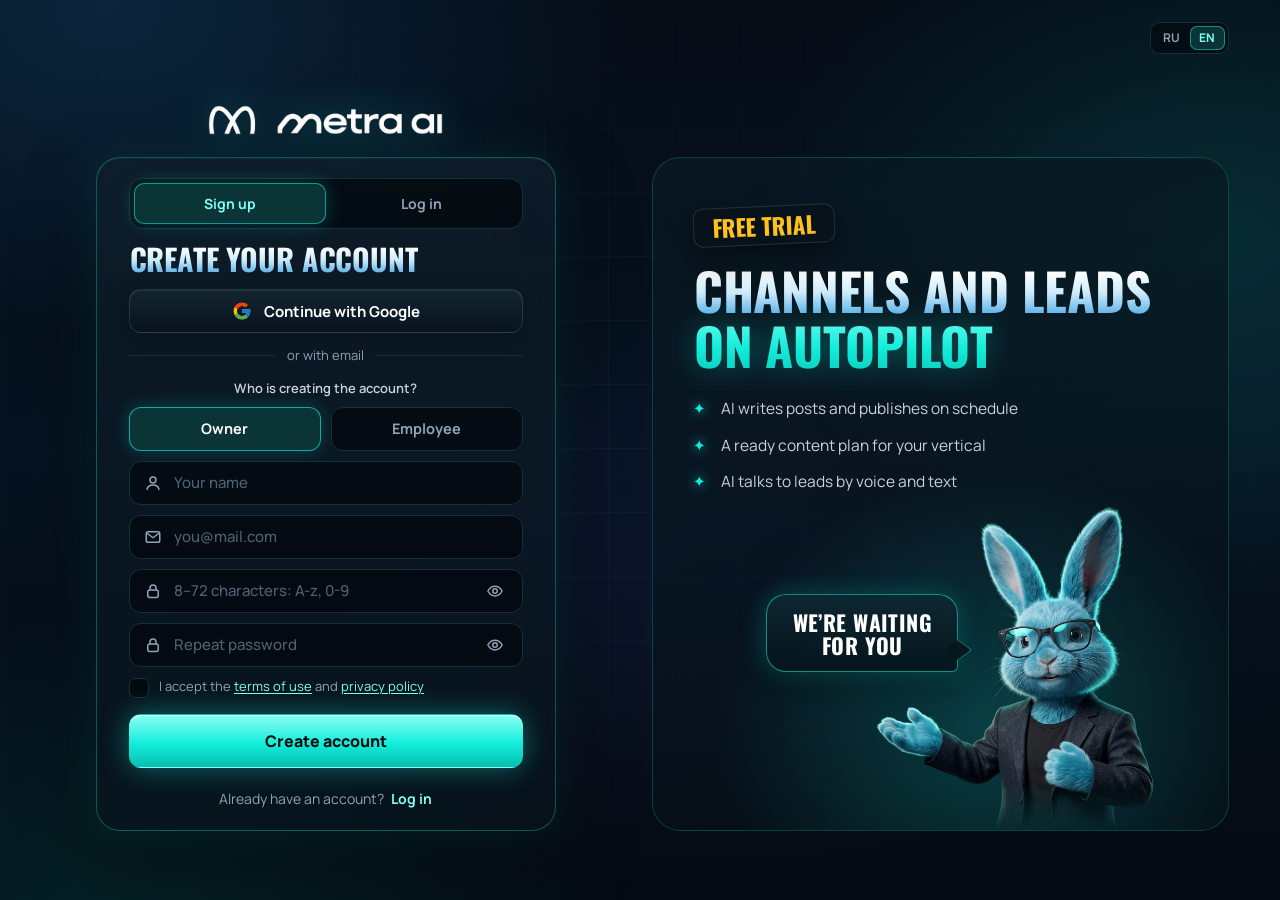
==== commit df5a5cf4: "Auth page: cut-out mascot pointing at the form with a speech bubble Co-Authored-By: Claude Opus 5.5 " ====
--- a/register.html
+++ b/register.html
@@ -134,7 +134,12 @@
         <li data-t="p2">Готовый контент-план под вертикаль</li>
         <li data-t="p3">AI ведёт диалоги с лидами голосом и текстом</li>
       </ul>
-      <div class="mascot auth-art__mascot">[ Маскот ]</div>
+      <div class="auth-art__stage">
+        <div class="auth-art__who">
+          <img class="auth-art__mascot" src="img/mascot-auth.webp" alt="" width="1100" height="1263">
+          <span class="speech" data-t="bubble">Мы ждём<br>именно тебя</span>
+        </div>
+      </div>
     </div>
   </section>
 </main>
--- a/styles.css
+++ b/styles.css
@@ -902,7 +902,30 @@
 .auth-art__list { list-style: none; padding: 0; margin: 0; display: flex; flex-direction: column; gap: 12px; }
 .auth-art__list li { position: relative; padding-left: 28px; color: #C6D3DE; font-size: 15.5px; }
 .auth-art__list li::before { content: "✦"; position: absolute; left: 0; color: var(--accent); text-shadow: 0 0 12px var(--accent); }
-.auth-art__mascot { flex: 1; min-height: 260px; margin: 28px auto 0; width: min(78%, 420px); border-bottom: 0; border-radius: 20px 20px 0 0; }
+/* mascot fills the rest of the panel, stands at the bottom and points left at the form */
+.auth-art__stage { position: relative; flex: 1 1 0; min-height: 0; margin-top: 8px; }
+.auth-art__who { position: absolute; right: 6%; bottom: 0; height: 100%; aspect-ratio: 1100 / 1263; }
+.auth-art__mascot { display: block; width: 100%; height: 100%;
+  -webkit-mask-image: linear-gradient(180deg, #000 85%, transparent 100%);
+          mask-image: linear-gradient(180deg, #000 85%, transparent 100%); }
+/* speech bubble coming from the rabbit's mouth */
+.speech {
+  position: absolute; right: 70%; top: 28%; white-space: nowrap;
+  padding: .75em 1.15em .65em; border-radius: 20px 20px 6px 20px;
+  font: 700 clamp(17px, 1.7vw, 28px)/1.05 var(--font-h); text-transform: uppercase; letter-spacing: .02em; text-align: center;
+  color: #fff; background: linear-gradient(180deg, rgba(14,40,50,.92), rgba(6,20,28,.92));
+  border: 1px solid rgba(18,237,219,.55);
+  box-shadow: 0 0 26px rgba(18,237,219,.25), 0 10px 30px rgba(0,0,0,.4);
+  animation: speechIn .6s cubic-bezier(.2,.9,.3,1.3) .3s both, speechFloat 4s ease-in-out 1s infinite;
+}
+.speech::after {
+  content: ""; position: absolute; right: -10px; bottom: 12px; width: 18px; height: 18px;
+  background: rgba(6,22,30,.95); border-right: 1px solid rgba(18,237,219,.55); border-bottom: 1px solid rgba(18,237,219,.55);
+  transform: rotate(-45deg) skew(10deg, 10deg); border-radius: 0 0 4px 0;
+}
+@keyframes speechIn { from { opacity: 0; transform: translateY(8px) scale(.85); } }
+@keyframes speechFloat { 50% { transform: translateY(-4px); } }
+@media (prefers-reduced-motion: reduce) { .speech { animation: none; } }
 
 @media (max-width: 960px) {
   .auth { grid-template-columns: 1fr; }
@@ -978,3 +1001,30 @@
 @media (max-height: 820px) { .auth-logo { height: 24px; margin-bottom: 14px; } }
 @media (max-height: 700px) { .auth-logo { height: 20px; margin-bottom: 10px; } }
 
+
+/* auth on phones/tablets: normal scrolling page with comfortable, full-size controls
+   (overrides the one-screen squeeze, which only makes sense on desktop) */
+@media (max-width: 960px) {
+  .auth-page { height: auto; min-height: 100vh; min-height: 100dvh; overflow: visible; }
+  .auth { align-content: start; padding-top: 72px; padding-bottom: 32px; }
+  .auth-logo { height: 28px; margin-bottom: 20px; }
+  .auth-card, .auth-card.is-login { padding: 24px 20px; min-height: 0 !important; }
+  .auth-tabs { margin-bottom: 20px; }
+  .auth-tabs button { padding: 13px 0; font-size: 15px; }
+  .auth-title, .auth-card.is-login .auth-title { font-size: 32px; margin: 0 0 18px; }
+  .auth-or, .auth-card.is-login .auth-or { margin: 18px 0; font-size: 14px; }
+  .auth-form, .auth-card.is-login .auth-form { gap: 14px; margin-bottom: 0; }
+  .field-x__box, .google-login, .role-x__opts span,
+  .auth-card.is-login .field-x__box, .auth-card.is-login .google-login { height: 54px; }
+  .field-x__box input { font-size: 16px; } /* 16px stops iOS from zooming into the field */
+  .google-login { font-size: 16px; }
+  .role-x { gap: 10px; }
+  .role-x__label { font-size: 14px; }
+  .role-x__opts span { font-size: 15.5px; }
+  .check-x { font-size: 14px; }
+  .check-x__box { width: 22px; height: 22px; }
+  .auth-forgot { font-size: 14px; }
+  .auth-submit { height: 56px; font-size: 16px; }
+  .auth-switch, .auth-card.is-login .auth-switch { margin-top: 0; padding-top: 20px; font-size: 15px; }
+  .auth-switch__btn { font-size: 15px; }
+}
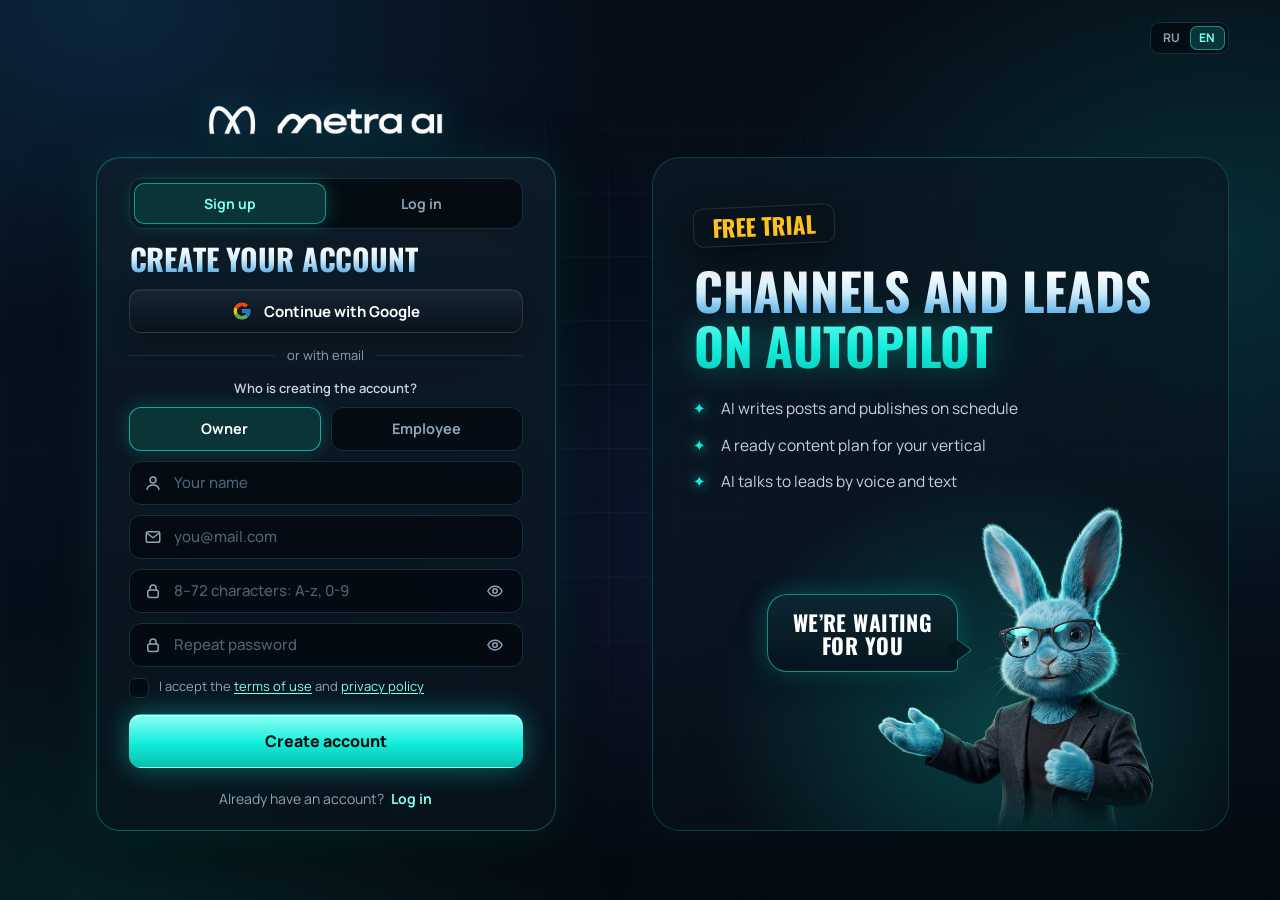
==== commit 48c630ec: "Favicon from the METRA mark; Safari-safe sizing for the auth mascot Co-Authored-By: Claude Opus 5.5 " ====
--- a/register.html
+++ b/register.html
@@ -5,6 +5,11 @@
   <meta name="viewport" content="width=device-width, initial-scale=1">
   <title>Регистрация — METRA AI</title>
   <meta name="description" content="Создай аккаунт METRA AI: триал бесплатно, без карты, запуск за 10 минут.">
+  <link rel="icon" href="favicon.ico" sizes="any">
+  <link rel="icon" type="image/png" sizes="32x32" href="img/favicon-32.png">
+  <link rel="icon" type="image/png" sizes="512x512" href="img/icon-512.png">
+  <link rel="apple-touch-icon" href="img/apple-touch-icon.png">
+  <meta name="theme-color" content="#04090F">
   <link rel="preconnect" href="https://fonts.googleapis.com">
   <link rel="preconnect" href="https://fonts.gstatic.com" crossorigin>
   <link href="https://fonts.googleapis.com/css2?family=Manrope:wght@400;500;600;700;800&family=Oswald:wght@500;600;700&display=swap" rel="stylesheet">
--- a/styles.css
+++ b/styles.css
@@ -903,9 +903,10 @@
 .auth-art__list li { position: relative; padding-left: 28px; color: #C6D3DE; font-size: 15.5px; }
 .auth-art__list li::before { content: "✦"; position: absolute; left: 0; color: var(--accent); text-shadow: 0 0 12px var(--accent); }
 /* mascot fills the rest of the panel, stands at the bottom and points left at the form */
-.auth-art__stage { position: relative; flex: 1 1 0; min-height: 0; margin-top: 8px; }
-.auth-art__who { position: absolute; right: 6%; bottom: 0; height: 100%; aspect-ratio: 1100 / 1263; }
-.auth-art__mascot { display: block; width: 100%; height: 100%;
+/* size comes from container units, not % heights — Safari resolves those wrongly here */
+.auth-art__stage { position: relative; flex: 1 1 0; min-height: 0; margin-top: 8px; container-type: size; overflow: visible; }
+.auth-art__who { position: absolute; right: 6%; bottom: 0; height: 100cqh; width: calc(100cqh * 1100 / 1263); max-width: 100cqw; }
+.auth-art__mascot { display: block; width: 100%; height: auto; position: absolute; left: 0; bottom: 0;
   -webkit-mask-image: linear-gradient(180deg, #000 85%, transparent 100%);
           mask-image: linear-gradient(180deg, #000 85%, transparent 100%); }
 /* speech bubble coming from the rabbit's mouth */
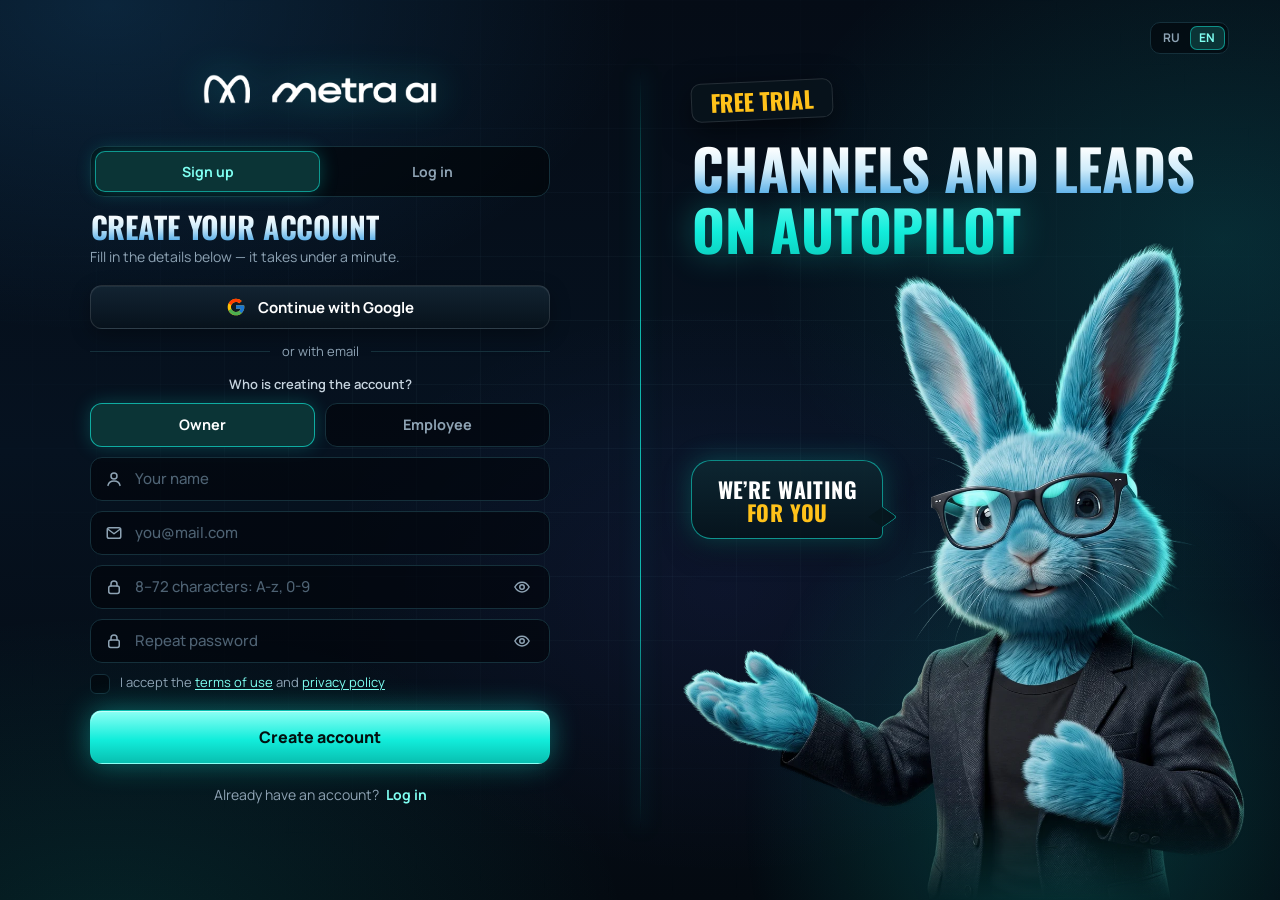
==== commit de6d6325: "Auth page: split-screen layout with glowing divider, bigger mascot, hint under title, formal wording" ====
--- a/register.html
+++ b/register.html
@@ -4,7 +4,7 @@
   <meta charset="utf-8">
   <meta name="viewport" content="width=device-width, initial-scale=1">
   <title>Регистрация — METRA AI</title>
-  <meta name="description" content="Создай аккаунт METRA AI: триал бесплатно, без карты, запуск за 10 минут.">
+  <meta name="description" content="Создайте аккаунт METRA AI: триал бесплатно, без карты, запуск за 10 минут.">
   <link rel="icon" href="favicon.ico" sizes="any">
   <link rel="icon" type="image/png" sizes="32x32" href="img/favicon-32.png">
   <link rel="icon" type="image/png" sizes="512x512" href="img/icon-512.png">
@@ -13,7 +13,7 @@
   <link rel="preconnect" href="https://fonts.googleapis.com">
   <link rel="preconnect" href="https://fonts.gstatic.com" crossorigin>
   <link href="https://fonts.googleapis.com/css2?family=Manrope:wght@400;500;600;700;800&family=Oswald:wght@500;600;700&display=swap" rel="stylesheet">
-  <link rel="stylesheet" href="styles.css">
+  <link rel="stylesheet" href="styles.css?v=20261018185303">
 </head>
 <body class="auth-page">
 <svg width="0" height="0" style="position:absolute" aria-hidden="true">
@@ -43,7 +43,8 @@
         <button type="button" role="tab" data-tab="login" data-t="tabLogin">Вход</button>
       </div>
 
-      <h1 class="auth-title"><span class="chrome" data-t="titleSignup">Создай аккаунт</span></h1>
+      <h1 class="auth-title"><span class="chrome" data-t="titleSignup">Создайте аккаунт</span></h1>
+      <p class="auth-hint" data-t="hintSignup">Заполните данные ниже — займёт меньше минуты.</p>
 
       <a href="#" class="google-login" id="googleLogin">
         <svg class="google-login__g" viewBox="0 0 48 48" aria-hidden="true">
@@ -72,7 +73,7 @@
             <svg class="ic"><use href="#i-user"/></svg>
             <input type="text" name="nickname" autocomplete="nickname" maxlength="40" data-ph="nickPh" placeholder="Ваше имя">
           </span>
-          <span class="field-x__err" data-t="errNick">Введи никнейм</span>
+          <span class="field-x__err" data-t="errNick">Введите никнейм</span>
         </label>
 
         <label class="field-x">
@@ -81,7 +82,7 @@
             <svg class="ic"><use href="#i-mail"/></svg>
             <input type="email" name="email" autocomplete="email" placeholder="you@mail.com" required>
           </span>
-          <span class="field-x__err" data-t="errEmail">Введи корректный email</span>
+          <span class="field-x__err" data-t="errEmail">Введите корректный email</span>
         </label>
 
         <label class="field-x">
@@ -149,6 +150,6 @@
   </section>
 </main>
 
-<script src="register.js"></script>
+<script src="register.js?v=20261018185303"></script>
 </body>
 </html>
--- a/styles.css
+++ b/styles.css
@@ -1029,3 +1029,39 @@
   .auth-switch, .auth-card.is-login .auth-switch { margin-top: 0; padding-top: 20px; font-size: 15px; }
   .auth-switch__btn { font-size: 15px; }
 }
+
+/* TRY: bigger mascot — drop the bullet list from the brand panel, mascot takes the freed space */
+.auth-art__list { display: none; }
+.auth-art { padding-bottom: 0; }
+.auth-art__stage { margin-top: 0; }
+.auth-art__who { right: 0; }
+.speech { right: 66%; top: 30%; }
+/* TRY-2: mascot even bigger — stage covers the lower 76% of the panel, text sits on top */
+.auth-art > :not(.auth-art__stage) { position: relative; z-index: 2; }
+.auth-art__stage { position: absolute; left: 0; right: 0; bottom: 0; height: 76%; flex: none; z-index: 1; }
+.speech { right: 64%; top: 34%; }
+.speech span.hl-y { color: var(--yellow); }
+
+/* TRY-3 (desktop): one continuous page split in half by a glowing line instead of two separate boxes */
+@media (min-width: 961px) {
+  .auth { max-width: none; height: 100%; padding: 0; gap: 0; grid-template-columns: 1fr 1fr; align-content: stretch; align-items: stretch; }
+  .auth__form-side { align-self: stretch; justify-content: center; padding: 48px clamp(24px, 4vw, 72px); }
+  .auth-card { background: none; border: 0; box-shadow: none; backdrop-filter: none; -webkit-backdrop-filter: none; padding-left: 0; padding-right: 0; }
+  .auth__art-side { align-self: stretch; height: auto; }
+  .auth__art-side::before {
+    content: ""; position: absolute; left: 0; top: 8%; bottom: 8%; width: 1px; z-index: 3;
+    background: linear-gradient(180deg, transparent, rgba(18,237,219,.75) 30%, rgba(18,237,219,.75) 70%, transparent);
+    box-shadow: 0 0 18px rgba(18,237,219,.55);
+  }
+  .auth-art { border: 0; border-radius: 0; padding: clamp(56px, 9vh, 96px) clamp(32px, 4vw, 72px) 0;
+    background: radial-gradient(ellipse 70% 60% at 65% 90%, rgba(18,237,219,.2), transparent 70%); }
+  .auth-art__title { font-size: clamp(44px, 4.4vw, 72px); }
+  .auth-art__stage { height: 74%; }
+  .auth-art__who { right: 4%; }
+}
+
+/* small plain-text hint under the form title */
+.auth-hint { margin: -10px 0 18px; font: 400 14px/1.45 var(--font-b); color: var(--muted); text-wrap: balance; }
+.auth-card.is-login .auth-hint { margin: -16px 0 22px; }
+@media (max-height: 760px) { .auth-hint { font-size: 13px; margin: -6px 0 10px; } }
+@media (max-width: 960px) { .auth-hint, .auth-card.is-login .auth-hint { font-size: 14.5px; margin: -8px 0 18px; } }
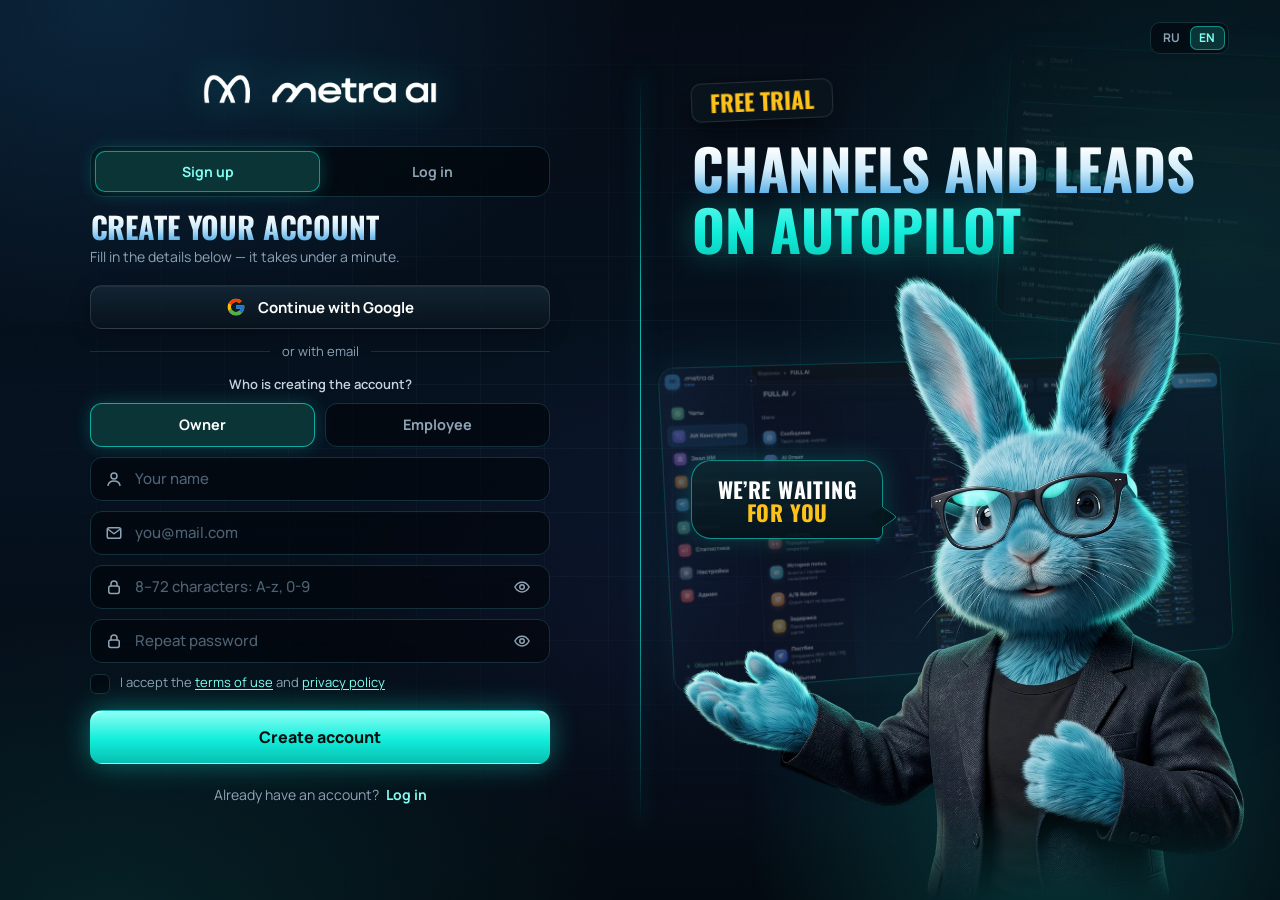
==== commit 600eb754: "Auth page: tilted product screenshots as a backdrop behind the mascot Co-Authored-By: Claude Opus 5." ====
--- a/register.html
+++ b/register.html
@@ -13,7 +13,7 @@
   <link rel="preconnect" href="https://fonts.googleapis.com">
   <link rel="preconnect" href="https://fonts.gstatic.com" crossorigin>
   <link href="https://fonts.googleapis.com/css2?family=Manrope:wght@400;500;600;700;800&family=Oswald:wght@500;600;700&display=swap" rel="stylesheet">
-  <link rel="stylesheet" href="styles.css?v=20261018185303">
+  <link rel="stylesheet" href="styles.css?v=20261018190717">
 </head>
 <body class="auth-page">
 <svg width="0" height="0" style="position:absolute" aria-hidden="true">
@@ -133,6 +133,10 @@
   <!-- brand side -->
   <section class="auth__art-side" aria-hidden="true">
     <div class="auth-art">
+      <div class="auth-art__bg" aria-hidden="true">
+        <img class="bg-shot bg-shot--a" src="img/screens/constructor.jpg" alt="">
+        <img class="bg-shot bg-shot--b" src="img/screens/content-plan.jpg" alt="">
+      </div>
       <span class="plaque plaque--y auth-art__plaque" data-t="plaque">Триал бесплатно</span>
       <h2 class="auth-art__title"><span class="chrome" data-t="artTitle">Канал и лиды<br><span class="accent">на автопилоте</span></span></h2>
       <ul class="auth-art__list">
@@ -150,6 +154,6 @@
   </section>
 </main>
 
-<script src="register.js?v=20261018185303"></script>
+<script src="register.js?v=20261018190717"></script>
 </body>
 </html>
--- a/styles.css
+++ b/styles.css
@@ -1037,7 +1037,7 @@
 .auth-art__who { right: 0; }
 .speech { right: 66%; top: 30%; }
 /* TRY-2: mascot even bigger — stage covers the lower 76% of the panel, text sits on top */
-.auth-art > :not(.auth-art__stage) { position: relative; z-index: 2; }
+.auth-art > :not(.auth-art__stage):not(.auth-art__bg) { position: relative; z-index: 2; }
 .auth-art__stage { position: absolute; left: 0; right: 0; bottom: 0; height: 76%; flex: none; z-index: 1; }
 .speech { right: 64%; top: 34%; }
 .speech span.hl-y { color: var(--yellow); }
@@ -1065,3 +1065,17 @@
 .auth-card.is-login .auth-hint { margin: -16px 0 22px; }
 @media (max-height: 760px) { .auth-hint { font-size: 13px; margin: -6px 0 10px; } }
 @media (max-width: 960px) { .auth-hint, .auth-card.is-login .auth-hint { font-size: 14.5px; margin: -8px 0 18px; } }
+
+/* TRY-4: product screenshots as a faded, tilted backdrop behind the mascot */
+.auth-art > .auth-art__bg { position: absolute; inset: 0; z-index: 0; overflow: hidden; pointer-events: none;
+  -webkit-mask-image: linear-gradient(180deg, transparent 0%, #000 22%, #000 78%, transparent 100%);
+          mask-image: linear-gradient(180deg, transparent 0%, #000 22%, #000 78%, transparent 100%); }
+.bg-shot { position: absolute; width: 92%; height: auto; border-radius: 16px;
+  border: 1px solid rgba(18,237,219,.45); box-shadow: 0 0 40px rgba(18,237,219,.2), 0 30px 80px rgba(0,0,0,.6);
+  opacity: .42; }
+/* constructor: below the headline, behind the rabbit */
+.bg-shot--a { left: 4%; top: 40%; transform: perspective(1800px) rotateY(18deg) rotateZ(-3deg); }
+.bg-shot--b { right: -30%; top: 6%; width: 78%; transform: perspective(1800px) rotateY(-22deg) rotateZ(4deg); opacity: .28; }
+.auth-art > :not(.auth-art__bg):not(.auth-art__stage) { position: relative; z-index: 2; }
+.auth-art__stage { z-index: 1; }
+@media (max-width: 960px) { .auth-art__bg { display: none; } }
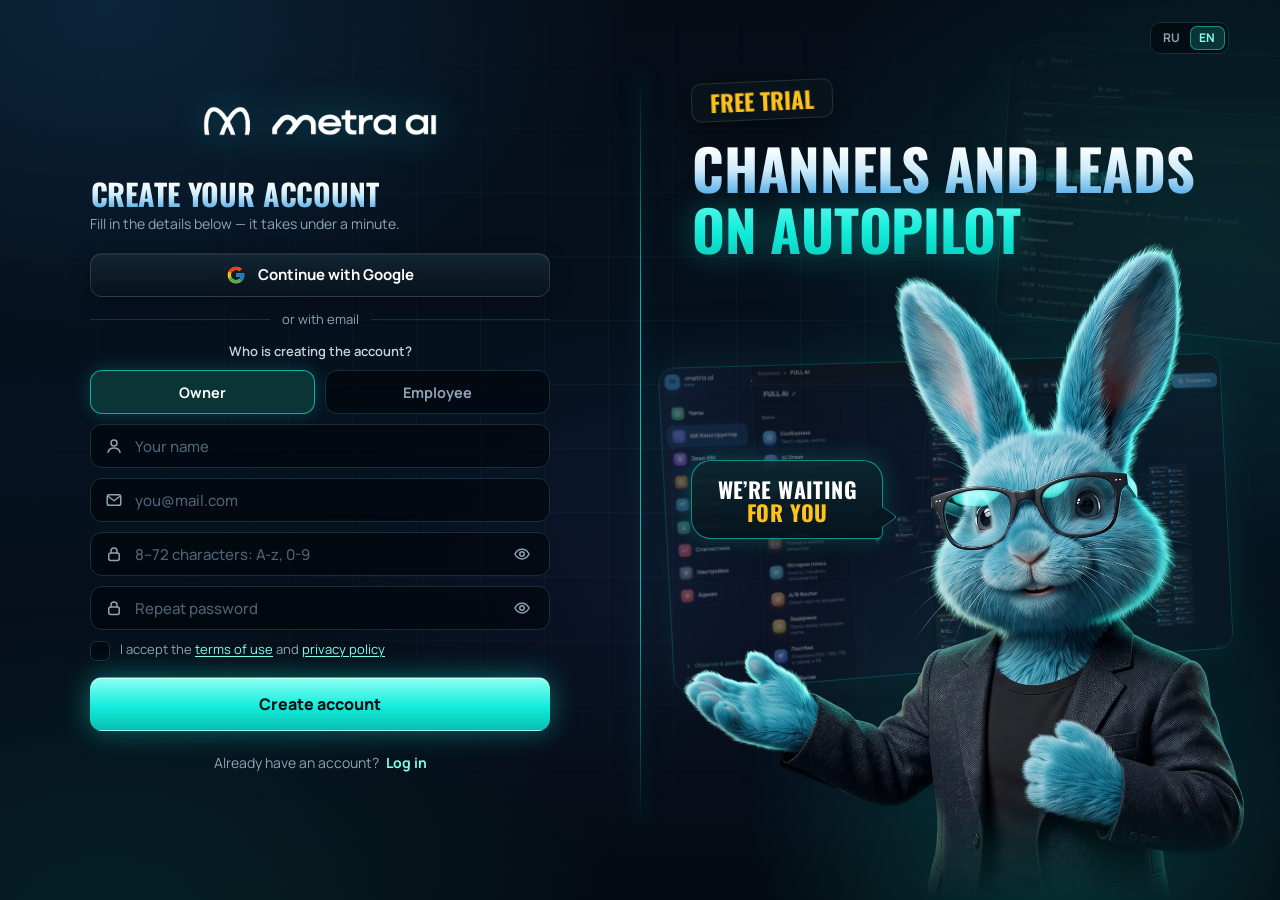
==== commit 0cc49290: "Auth page: hide sign-up/login tabs, password eye toggles between open and crossed Co-Authored-By: Cl" ====
--- a/register.html
+++ b/register.html
@@ -13,7 +13,7 @@
   <link rel="preconnect" href="https://fonts.googleapis.com">
   <link rel="preconnect" href="https://fonts.gstatic.com" crossorigin>
   <link href="https://fonts.googleapis.com/css2?family=Manrope:wght@400;500;600;700;800&family=Oswald:wght@500;600;700&display=swap" rel="stylesheet">
-  <link rel="stylesheet" href="styles.css?v=20261018190717">
+  <link rel="stylesheet" href="styles.css?v=20261018192103">
 </head>
 <body class="auth-page">
 <svg width="0" height="0" style="position:absolute" aria-hidden="true">
@@ -21,6 +21,7 @@
   <symbol id="i-mail" viewBox="0 0 24 24"><rect x="3" y="5" width="18" height="14" rx="2.5"/><path d="m4 7 8 6 8-6"/></symbol>
   <symbol id="i-lock" viewBox="0 0 24 24"><rect x="5" y="10.5" width="14" height="10" rx="2.5"/><path d="M8 10.5V8a4 4 0 0 1 8 0v2.5"/></symbol>
   <symbol id="i-eye" viewBox="0 0 24 24"><path d="M2.5 12S6 5.5 12 5.5 21.5 12 21.5 12 18 18.5 12 18.5 2.5 12 2.5 12Z"/><circle cx="12" cy="12" r="3"/></symbol>
+  <symbol id="i-eye-off" viewBox="0 0 24 24"><path d="M10.6 5.6A10 10 0 0 1 12 5.5c6 0 9.5 6.5 9.5 6.5a17 17 0 0 1-2.6 3.4M6.6 6.7C3.9 8.4 2.5 12 2.5 12S6 18.5 12 18.5c1.9 0 3.5-.6 4.9-1.5"/><path d="M9.9 9.9a3 3 0 0 0 4.2 4.2"/><path d="M3 3l18 18"/></symbol>
   <symbol id="i-check" viewBox="0 0 24 24"><path d="m5 12.5 4.5 4.5L19 7.5"/></symbol>
   <symbol id="i-user" viewBox="0 0 24 24"><circle cx="12" cy="8" r="4"/><path d="M4 20.5c.8-4 4-6 8-6s7.2 2 8 6"/></symbol>
   <symbol id="i-back" viewBox="0 0 24 24"><path d="M19 12H5M11 6l-6 6 6 6"/></symbol>
@@ -154,6 +155,6 @@
   </section>
 </main>
 
-<script src="register.js?v=20261018190717"></script>
+<script src="register.js?v=20261018192103"></script>
 </body>
 </html>
--- a/styles.css
+++ b/styles.css
@@ -1079,3 +1079,6 @@
 .auth-art > :not(.auth-art__bg):not(.auth-art__stage) { position: relative; z-index: 2; }
 .auth-art__stage { z-index: 1; }
 @media (max-width: 960px) { .auth-art__bg { display: none; } }
+
+/* TRY-5: no Sign up / Log in tabs — switching happens via the link under the form */
+.auth-tabs { display: none; }
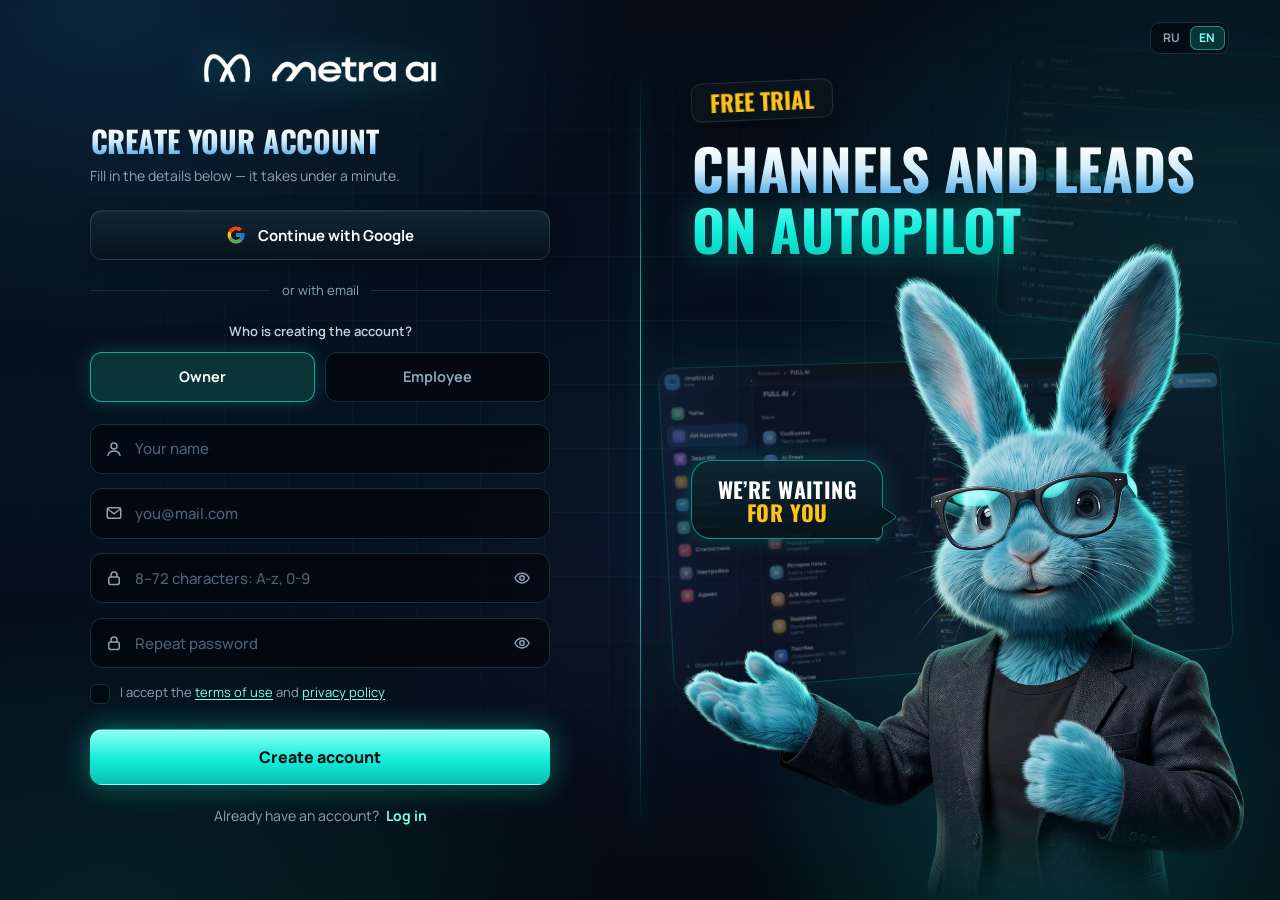
==== commit 9db13846: "Auth page: roomier desktop sign-up form that scales with screen height Co-Authored-By: Claude Opus 5" ====
--- a/register.html
+++ b/register.html
@@ -13,7 +13,7 @@
   <link rel="preconnect" href="https://fonts.googleapis.com">
   <link rel="preconnect" href="https://fonts.gstatic.com" crossorigin>
   <link href="https://fonts.googleapis.com/css2?family=Manrope:wght@400;500;600;700;800&family=Oswald:wght@500;600;700&display=swap" rel="stylesheet">
-  <link rel="stylesheet" href="styles.css?v=20261018192103">
+  <link rel="stylesheet" href="styles.css?v=20261018192333">
 </head>
 <body class="auth-page">
 <svg width="0" height="0" style="position:absolute" aria-hidden="true">
@@ -155,6 +155,6 @@
   </section>
 </main>
 
-<script src="register.js?v=20261018192103"></script>
+<script src="register.js?v=20261018192333"></script>
 </body>
 </html>
--- a/styles.css
+++ b/styles.css
@@ -1082,3 +1082,17 @@
 
 /* TRY-5: no Sign up / Log in tabs — switching happens via the link under the form */
 .auth-tabs { display: none; }
+
+/* TRY-6 (desktop sign-up): more air between blocks now that the tabs are gone; scales with screen height */
+@media (min-width: 961px) {
+  .auth-card:not(.is-login) .auth-title { margin-bottom: clamp(12px, 1.6vh, 20px); }
+  .auth-card:not(.is-login) .auth-hint { margin: clamp(-8px, -.6vh, -4px) 0 clamp(16px, 2.6vh, 30px); }
+  .auth-card:not(.is-login) .auth-or { margin: clamp(12px, 2.2vh, 26px) 0; }
+  .auth-card:not(.is-login) .auth-form { gap: clamp(10px, 1.6vh, 18px); }
+  .auth-card:not(.is-login) .role-x { gap: clamp(8px, 1.1vh, 12px); margin-bottom: clamp(2px, .8vh, 8px); }
+  .auth-card:not(.is-login) .field-x__box,
+  .auth-card:not(.is-login) .google-login,
+  .auth-card:not(.is-login) .role-x__opts span { height: clamp(40px, 5.6vh, 54px); }
+  .auth-card:not(.is-login) .auth-submit { height: clamp(46px, 6.2vh, 58px); margin-top: clamp(6px, 1.2vh, 14px); }
+  .auth-card:not(.is-login) .auth-switch { padding-top: clamp(12px, 2.2vh, 26px); }
+}
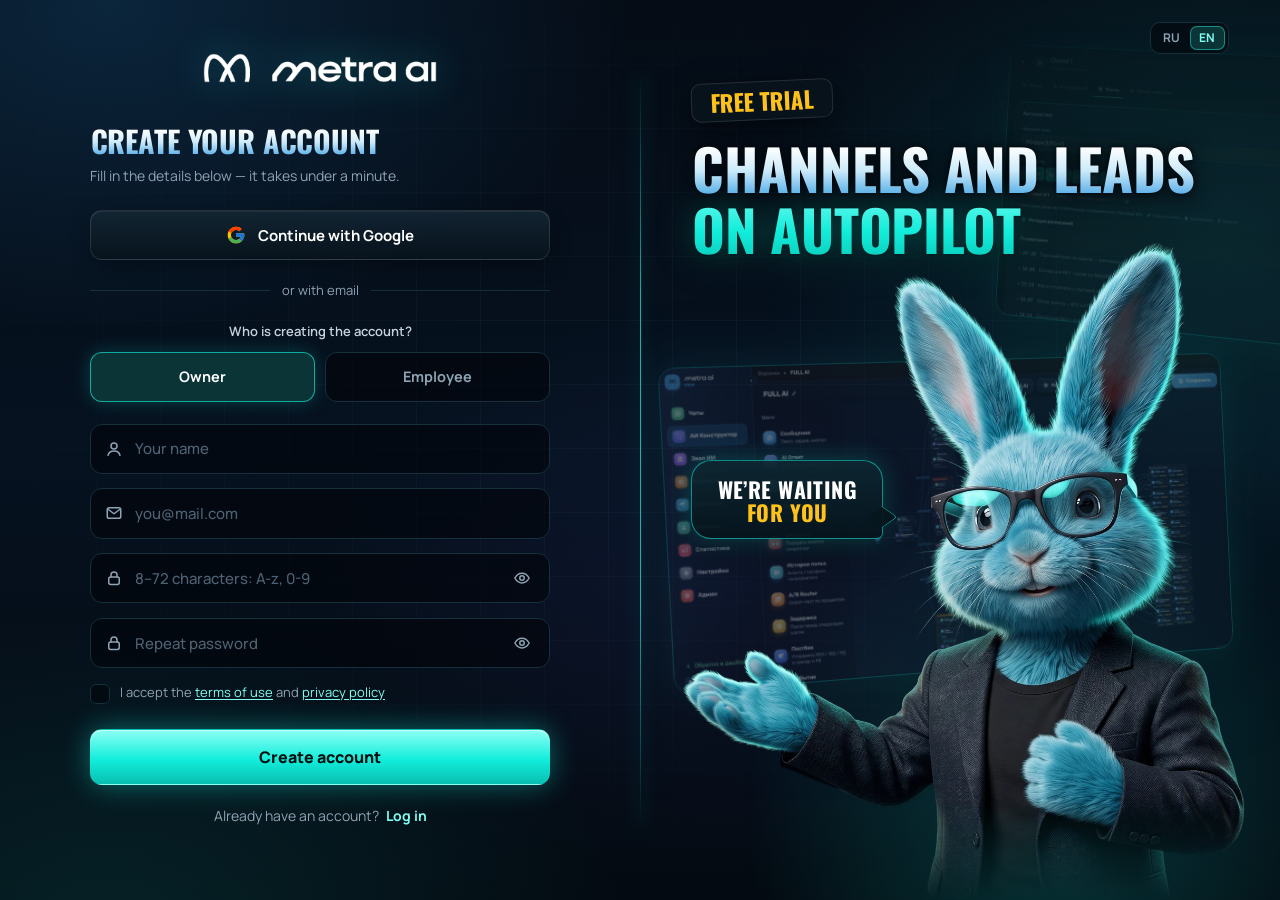
==== commit 82f89be8: "Auth page: letter-hugging shadow on the brand headline Co-Authored-By: Claude Opus 5.5 <noreply@anth" ====
--- a/register.html
+++ b/register.html
@@ -13,7 +13,7 @@
   <link rel="preconnect" href="https://fonts.googleapis.com">
   <link rel="preconnect" href="https://fonts.gstatic.com" crossorigin>
   <link href="https://fonts.googleapis.com/css2?family=Manrope:wght@400;500;600;700;800&family=Oswald:wght@500;600;700&display=swap" rel="stylesheet">
-  <link rel="stylesheet" href="styles.css?v=20261018192333">
+  <link rel="stylesheet" href="styles.css?v=20261018193343">
 </head>
 <body class="auth-page">
 <svg width="0" height="0" style="position:absolute" aria-hidden="true">
@@ -155,6 +155,6 @@
   </section>
 </main>
 
-<script src="register.js?v=20261018192333"></script>
+<script src="register.js?v=20261018193343"></script>
 </body>
 </html>
--- a/styles.css
+++ b/styles.css
@@ -1096,3 +1096,6 @@
   .auth-card:not(.is-login) .auth-submit { height: clamp(46px, 6.2vh, 58px); margin-top: clamp(6px, 1.2vh, 14px); }
   .auth-card:not(.is-login) .auth-switch { padding-top: clamp(12px, 2.2vh, 26px); }
 }
+
+/* shadow hugging the headline letters only (no size/layout change) */
+.auth-art__title { filter: drop-shadow(0 0 2px rgba(2,6,11,1)) drop-shadow(0 3px 10px rgba(2,6,11,.95)); }
